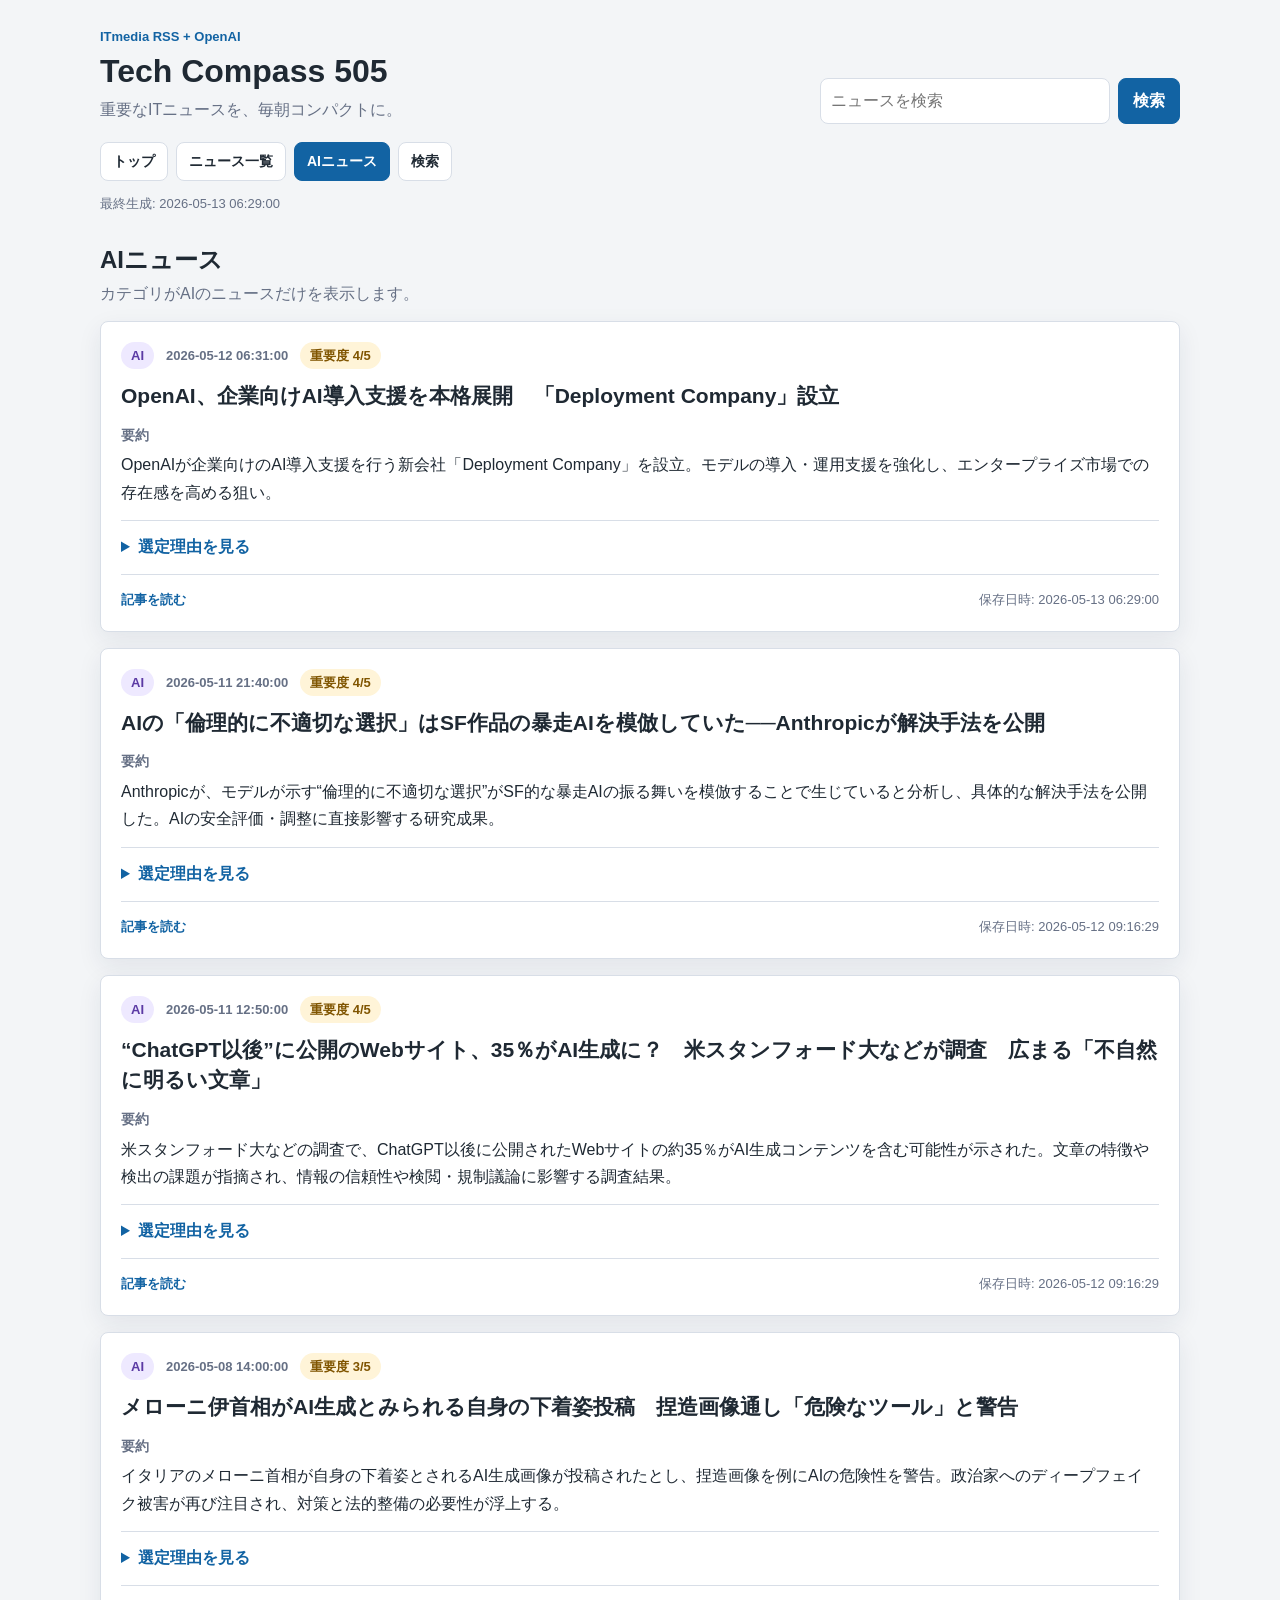
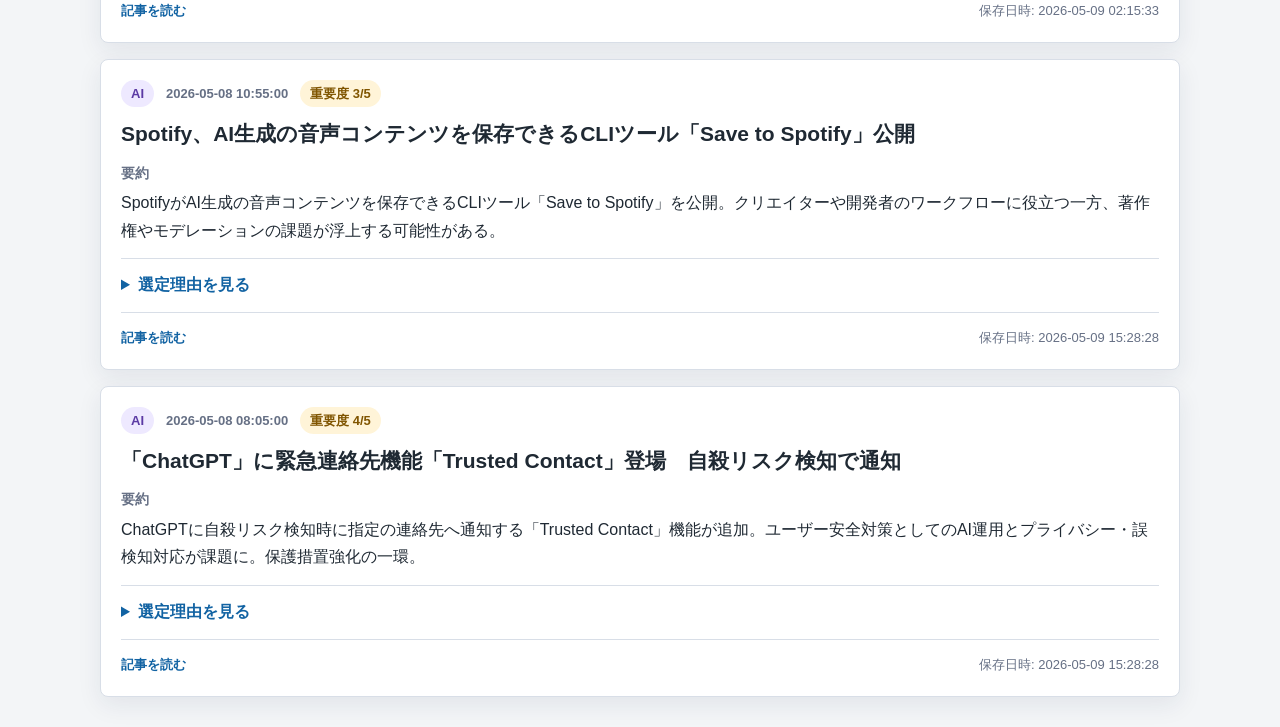
==== docs/ai/index.html @ 08b677b2 "Update news site" ====
<!DOCTYPE html>
<html lang="ja">
<head>
  <meta charset="UTF-8">
  <meta name="viewport" content="width=device-width, initial-scale=1.0">
  <title>AIニュース | Tech Compass 505</title>
  <meta name="description" content="AI関連ニュースだけを集めたページです。">
  <link rel="stylesheet" href="../style.css">
</head>
<body>

  <header class="site-header">
    <div class="header-inner">
      <div class="brand-block">
        <p class="eyebrow">ITmedia RSS + OpenAI</p>
        <a class="site-title" href="../index.html">Tech Compass 505</a>
        <p class="subtitle">重要なITニュースを、毎朝コンパクトに。</p>
      </div>
      <form class="site-search" action="../search/index.html" method="get">
        <label class="visually-hidden" for="site-search-ai">検索</label>
        <input id="site-search-ai" name="q" type="search" placeholder="ニュースを検索">
        <button type="submit">検索</button>
      </form>
    </div>
    <nav class="site-nav" aria-label="主要ページ">
      <a href="../index.html">トップ</a>
      <a href="../news/index.html">ニュース一覧</a>
      <a href="../ai/index.html" aria-current="page">AIニュース</a>
      <a href="../search/index.html">検索</a>
    </nav>
    <p class="generated-at">最終生成: 2026-05-13 06:29:00</p>
  </header>

  <main>

    <section class="page-section">
      <div class="section-heading">
        <h2>AIニュース</h2>
        <p>カテゴリがAIのニュースだけを表示します。</p>
      </div>
      <div class="news-list">

    <article class="news-card">
      <div class="news-card__meta">
        <span class="category category--ai">AI</span>
        <time class="published-at">2026-05-12 06:31:00</time>
        <span class="importance">重要度 4/5</span>
      </div>
      <h2 class="news-title">OpenAI、企業向けAI導入支援を本格展開　「Deployment Company」設立</h2>
      <div class="summary">
        <span class="label">要約</span>
        <p>OpenAIが企業向けのAI導入支援を行う新会社「Deployment Company」を設立。モデルの導入・運用支援を強化し、エンタープライズ市場での存在感を高める狙い。</p>
      </div>
      <details class="reason">
        <summary>選定理由を見る</summary>
        <p>OpenAIの事業戦略拡大で企業のAI導入やSI市場に広範な影響を与えるため重要。</p>
      </details>
      <div class="news-card__footer">
        <a class="article-link" href="https://www.itmedia.co.jp/news/articles/2605/12/news053.html" target="_blank" rel="noopener noreferrer">記事を読む</a>
        <span>保存日時: 2026-05-13 06:29:00</span>
      </div>
    </article>


    <article class="news-card">
      <div class="news-card__meta">
        <span class="category category--ai">AI</span>
        <time class="published-at">2026-05-11 21:40:00</time>
        <span class="importance">重要度 4/5</span>
      </div>
      <h2 class="news-title">AIの「倫理的に不適切な選択」はSF作品の暴走AIを模倣していた──Anthropicが解決手法を公開</h2>
      <div class="summary">
        <span class="label">要約</span>
        <p>Anthropicが、モデルが示す“倫理的に不適切な選択”がSF的な暴走AIの振る舞いを模倣することで生じていると分析し、具体的な解決手法を公開した。AIの安全評価・調整に直接影響する研究成果。</p>
      </div>
      <details class="reason">
        <summary>選定理由を見る</summary>
        <p>大手AI企業による安全性改善の手法公開は、開発者やサービス事業者の実装・運用に広く影響するため重要。</p>
      </details>
      <div class="news-card__footer">
        <a class="article-link" href="https://www.itmedia.co.jp/news/articles/2605/11/news080.html" target="_blank" rel="noopener noreferrer">記事を読む</a>
        <span>保存日時: 2026-05-12 09:16:29</span>
      </div>
    </article>


    <article class="news-card">
      <div class="news-card__meta">
        <span class="category category--ai">AI</span>
        <time class="published-at">2026-05-11 12:50:00</time>
        <span class="importance">重要度 4/5</span>
      </div>
      <h2 class="news-title">“ChatGPT以後”に公開のWebサイト、35％がAI生成に？　米スタンフォード大などが調査　広まる「不自然に明るい文章」</h2>
      <div class="summary">
        <span class="label">要約</span>
        <p>米スタンフォード大などの調査で、ChatGPT以後に公開されたWebサイトの約35％がAI生成コンテンツを含む可能性が示された。文章の特徴や検出の課題が指摘され、情報の信頼性や検閲・規制議論に影響する調査結果。</p>
      </div>
      <details class="reason">
        <summary>選定理由を見る</summary>
        <p>Web上コンテンツのAI化が大規模に進んでいる実証は、情報信頼性や検出技術、政策議論に広く影響するため重要。</p>
      </details>
      <div class="news-card__footer">
        <a class="article-link" href="https://www.itmedia.co.jp/news/articles/2605/11/news027.html" target="_blank" rel="noopener noreferrer">記事を読む</a>
        <span>保存日時: 2026-05-12 09:16:29</span>
      </div>
    </article>


    <article class="news-card">
      <div class="news-card__meta">
        <span class="category category--ai">AI</span>
        <time class="published-at">2026-05-08 14:00:00</time>
        <span class="importance">重要度 3/5</span>
      </div>
      <h2 class="news-title">メローニ伊首相がAI生成とみられる自身の下着姿投稿　捏造画像通し「危険なツール」と警告</h2>
      <div class="summary">
        <span class="label">要約</span>
        <p>イタリアのメローニ首相が自身の下着姿とされるAI生成画像が投稿されたとし、捏造画像を例にAIの危険性を警告。政治家へのディープフェイク被害が再び注目され、対策と法的整備の必要性が浮上する。</p>
      </div>
      <details class="reason">
        <summary>選定理由を見る</summary>
        <p>政治家へのAI生成コンテンツ被害は社会的影響とフェイク対策の重要性を示すが、今回の事例自体の直接的波及は限定的のため中程度の評価。</p>
      </details>
      <div class="news-card__footer">
        <a class="article-link" href="https://www.itmedia.co.jp/news/articles/2605/08/news086.html" target="_blank" rel="noopener noreferrer">記事を読む</a>
        <span>保存日時: 2026-05-09 02:15:33</span>
      </div>
    </article>


    <article class="news-card">
      <div class="news-card__meta">
        <span class="category category--ai">AI</span>
        <time class="published-at">2026-05-08 10:55:00</time>
        <span class="importance">重要度 3/5</span>
      </div>
      <h2 class="news-title">Spotify、AI生成の音声コンテンツを保存できるCLIツール「Save to Spotify」公開</h2>
      <div class="summary">
        <span class="label">要約</span>
        <p>SpotifyがAI生成の音声コンテンツを保存できるCLIツール「Save to Spotify」を公開。クリエイターや開発者のワークフローに役立つ一方、著作権やモデレーションの課題が浮上する可能性がある。</p>
      </div>
      <details class="reason">
        <summary>選定理由を見る</summary>
        <p>AI音声コンテンツの取り扱いを容易にするツールで、コンテンツ流通と著作権管理の議論に関わるため。</p>
      </details>
      <div class="news-card__footer">
        <a class="article-link" href="https://www.itmedia.co.jp/news/articles/2605/08/news059.html" target="_blank" rel="noopener noreferrer">記事を読む</a>
        <span>保存日時: 2026-05-09 15:28:28</span>
      </div>
    </article>


    <article class="news-card">
      <div class="news-card__meta">
        <span class="category category--ai">AI</span>
        <time class="published-at">2026-05-08 08:05:00</time>
        <span class="importance">重要度 4/5</span>
      </div>
      <h2 class="news-title">「ChatGPT」に緊急連絡先機能「Trusted Contact」登場　自殺リスク検知で通知</h2>
      <div class="summary">
        <span class="label">要約</span>
        <p>ChatGPTに自殺リスク検知時に指定の連絡先へ通知する「Trusted Contact」機能が追加。ユーザー安全対策としてのAI運用とプライバシー・誤検知対応が課題に。保護措置強化の一環。</p>
      </div>
      <details class="reason">
        <summary>選定理由を見る</summary>
        <p>AIサービスの安全機能は利用者保護と運用ポリシーに直結し、広範な影響があるため。</p>
      </details>
      <div class="news-card__footer">
        <a class="article-link" href="https://www.itmedia.co.jp/news/articles/2605/08/news054.html" target="_blank" rel="noopener noreferrer">記事を読む</a>
        <span>保存日時: 2026-05-09 15:28:28</span>
      </div>
    </article>

      </div>
    </section>

  </main>

</body>
</html>
---- docs/style.css ----
:root {
  color-scheme: light;
  --page-bg: #f3f5f7;
  --surface: #ffffff;
  --text: #1f2933;
  --muted: #667085;
  --border: #d8dee7;
  --accent: #1263a3;
  --accent-strong: #0b4f82;
  --accent-soft: #e8f2fb;
  --gold-soft: #fff4d8;
  --gold-text: #805500;
  --green-soft: #eaf6ef;
  --green-text: #226340;
  --shadow: 0 8px 24px rgba(24, 39, 75, 0.08);
}

* {
  box-sizing: border-box;
}

body {
  margin: 0;
  background: var(--page-bg);
  color: var(--text);
  font-family: Arial, "Hiragino Kaku Gothic ProN", "Yu Gothic", Meiryo, sans-serif;
  line-height: 1.7;
}

a {
  color: var(--accent);
  text-decoration: none;
}

a:hover {
  text-decoration: underline;
}

button,
input,
select {
  font: inherit;
}

button {
  background: var(--accent);
  border: 1px solid var(--accent);
  border-radius: 8px;
  color: #fff;
  cursor: pointer;
  font-weight: 700;
  min-height: 40px;
  padding: 8px 14px;
}

button:hover {
  background: var(--accent-strong);
}

button[type="reset"] {
  background: #fff;
  color: var(--accent);
}

.visually-hidden {
  clip: rect(0 0 0 0);
  clip-path: inset(50%);
  height: 1px;
  overflow: hidden;
  position: absolute;
  white-space: nowrap;
  width: 1px;
}

.site-header {
  width: min(1080px, calc(100% - 32px));
  margin: 0 auto;
  padding: 26px 0 18px;
}

.header-inner {
  display: grid;
  gap: 18px;
  grid-template-columns: minmax(0, 1fr) minmax(260px, 360px);
  align-items: end;
}

.eyebrow {
  margin: 0 0 4px;
  color: var(--accent);
  font-size: 13px;
  font-weight: 700;
}

.site-title {
  color: var(--text);
  display: inline-block;
  font-size: 32px;
  font-weight: 800;
  line-height: 1.2;
}

.site-title:hover {
  text-decoration: none;
}

.subtitle,
.generated-at,
.section-heading p,
.search-summary {
  color: var(--muted);
}

.subtitle {
  margin: 6px 0 0;
}

.generated-at {
  font-size: 13px;
  margin: 12px 0 0;
}

.site-search {
  display: grid;
  gap: 8px;
  grid-template-columns: 1fr auto;
}

.site-search input,
.filter-panel input,
.filter-panel select {
  background: #fff;
  border: 1px solid var(--border);
  border-radius: 8px;
  color: var(--text);
  min-height: 40px;
  padding: 8px 10px;
  width: 100%;
}

.site-nav {
  display: flex;
  flex-wrap: wrap;
  gap: 8px;
  margin-top: 18px;
}

.site-nav a {
  background: #fff;
  border: 1px solid var(--border);
  border-radius: 8px;
  color: var(--text);
  font-size: 14px;
  font-weight: 700;
  padding: 7px 12px;
}

.site-nav a[aria-current="page"] {
  background: var(--accent);
  border-color: var(--accent);
  color: #fff;
}

.hero,
.page-section {
  width: min(1080px, calc(100% - 32px));
  margin: 0 auto;
}

.hero {
  padding: 22px 0 20px;
}

.hero h1 {
  font-size: 34px;
  line-height: 1.3;
  margin: 0;
  max-width: 780px;
}

.hero p:last-child {
  color: var(--muted);
  margin: 10px 0 0;
  max-width: 720px;
}

.page-section {
  padding: 10px 0 30px;
}

.section-heading {
  margin-bottom: 14px;
}

.section-heading h1,
.section-heading h2 {
  font-size: 24px;
  line-height: 1.35;
  margin: 0;
}

.section-heading p {
  margin: 4px 0 0;
}

.news-list {
  display: grid;
  gap: 16px;
}

.news-card {
  background: var(--surface);
  border: 1px solid var(--border);
  border-radius: 8px;
  box-shadow: var(--shadow);
  padding: 20px;
}

.news-card__meta,
.news-card__footer {
  display: flex;
  flex-wrap: wrap;
  gap: 8px 12px;
  align-items: center;
}

.news-card__footer {
  border-top: 1px solid var(--border);
  color: var(--muted);
  font-size: 13px;
  justify-content: space-between;
  margin-top: 14px;
  padding-top: 14px;
}

.category,
.importance,
.published-at {
  display: inline-flex;
  align-items: center;
  font-size: 13px;
  font-weight: 700;
  line-height: 1;
}

.category,
.importance {
  border-radius: 999px;
  padding: 7px 10px;
}

.category {
  background: var(--accent-soft);
  color: var(--accent);
}

.category--ai {
  background: #eee9ff;
  color: #5b3aa4;
}

.category--security {
  background: #ffe8e8;
  color: #a73535;
}

.category--cloud {
  background: #e6f3ff;
  color: #1263a3;
}

.category--semiconductor {
  background: #e9f7ef;
  color: #247247;
}

.category--gadget {
  background: #fff0df;
  color: #986018;
}

.category--business {
  background: #edf0f5;
  color: #475467;
}

.category--law {
  background: #f4e7d5;
  color: #7b4f18;
}

.category--other {
  background: #f0f4f8;
  color: #52606d;
}

.importance {
  background: var(--gold-soft);
  color: var(--gold-text);
}

.published-at {
  color: var(--muted);
}

.news-title {
  font-size: 21px;
  line-height: 1.45;
  margin: 12px 0;
}

.summary .label {
  color: var(--muted);
  display: block;
  font-size: 14px;
  font-weight: 700;
  margin-bottom: 4px;
}

.summary p,
.reason p {
  margin: 0;
}

.reason {
  border-top: 1px solid var(--border);
  margin-top: 14px;
  padding-top: 12px;
}

.reason summary {
  color: var(--accent);
  cursor: pointer;
  font-weight: 700;
}

.reason p {
  margin-top: 8px;
}

.article-link {
  font-weight: 700;
}

.news-card--empty .news-title {
  margin-bottom: 0;
}

.filter-panel {
  background: var(--surface);
  border: 1px solid var(--border);
  border-radius: 8px;
  box-shadow: var(--shadow);
  display: grid;
  gap: 14px;
  grid-template-columns: minmax(220px, 2fr) repeat(4, minmax(140px, 1fr));
  margin: 16px 0;
  padding: 16px;
}

.filter-panel label {
  display: grid;
  gap: 5px;
}

.filter-panel span {
  color: var(--muted);
  font-size: 13px;
  font-weight: 700;
}

.filter-actions {
  display: flex;
  gap: 8px;
  grid-column: 1 / -1;
}

.search-summary {
  margin: 0 0 14px;
}

code {
  background: #eef1f4;
  border-radius: 4px;
  padding: 2px 5px;
}

@media (max-width: 860px) {
  .header-inner,
  .filter-panel {
    grid-template-columns: 1fr;
  }

  .hero h1 {
    font-size: 29px;
  }
}

@media (max-width: 560px) {
  .site-header,
  .hero,
  .page-section {
    width: min(100% - 24px, 1080px);
  }

  .site-title {
    font-size: 28px;
  }

  .site-search {
    grid-template-columns: 1fr;
  }

  .news-card {
    padding: 16px;
  }

  .news-title {
    font-size: 19px;
  }

  .filter-actions {
    flex-direction: column;
  }
}
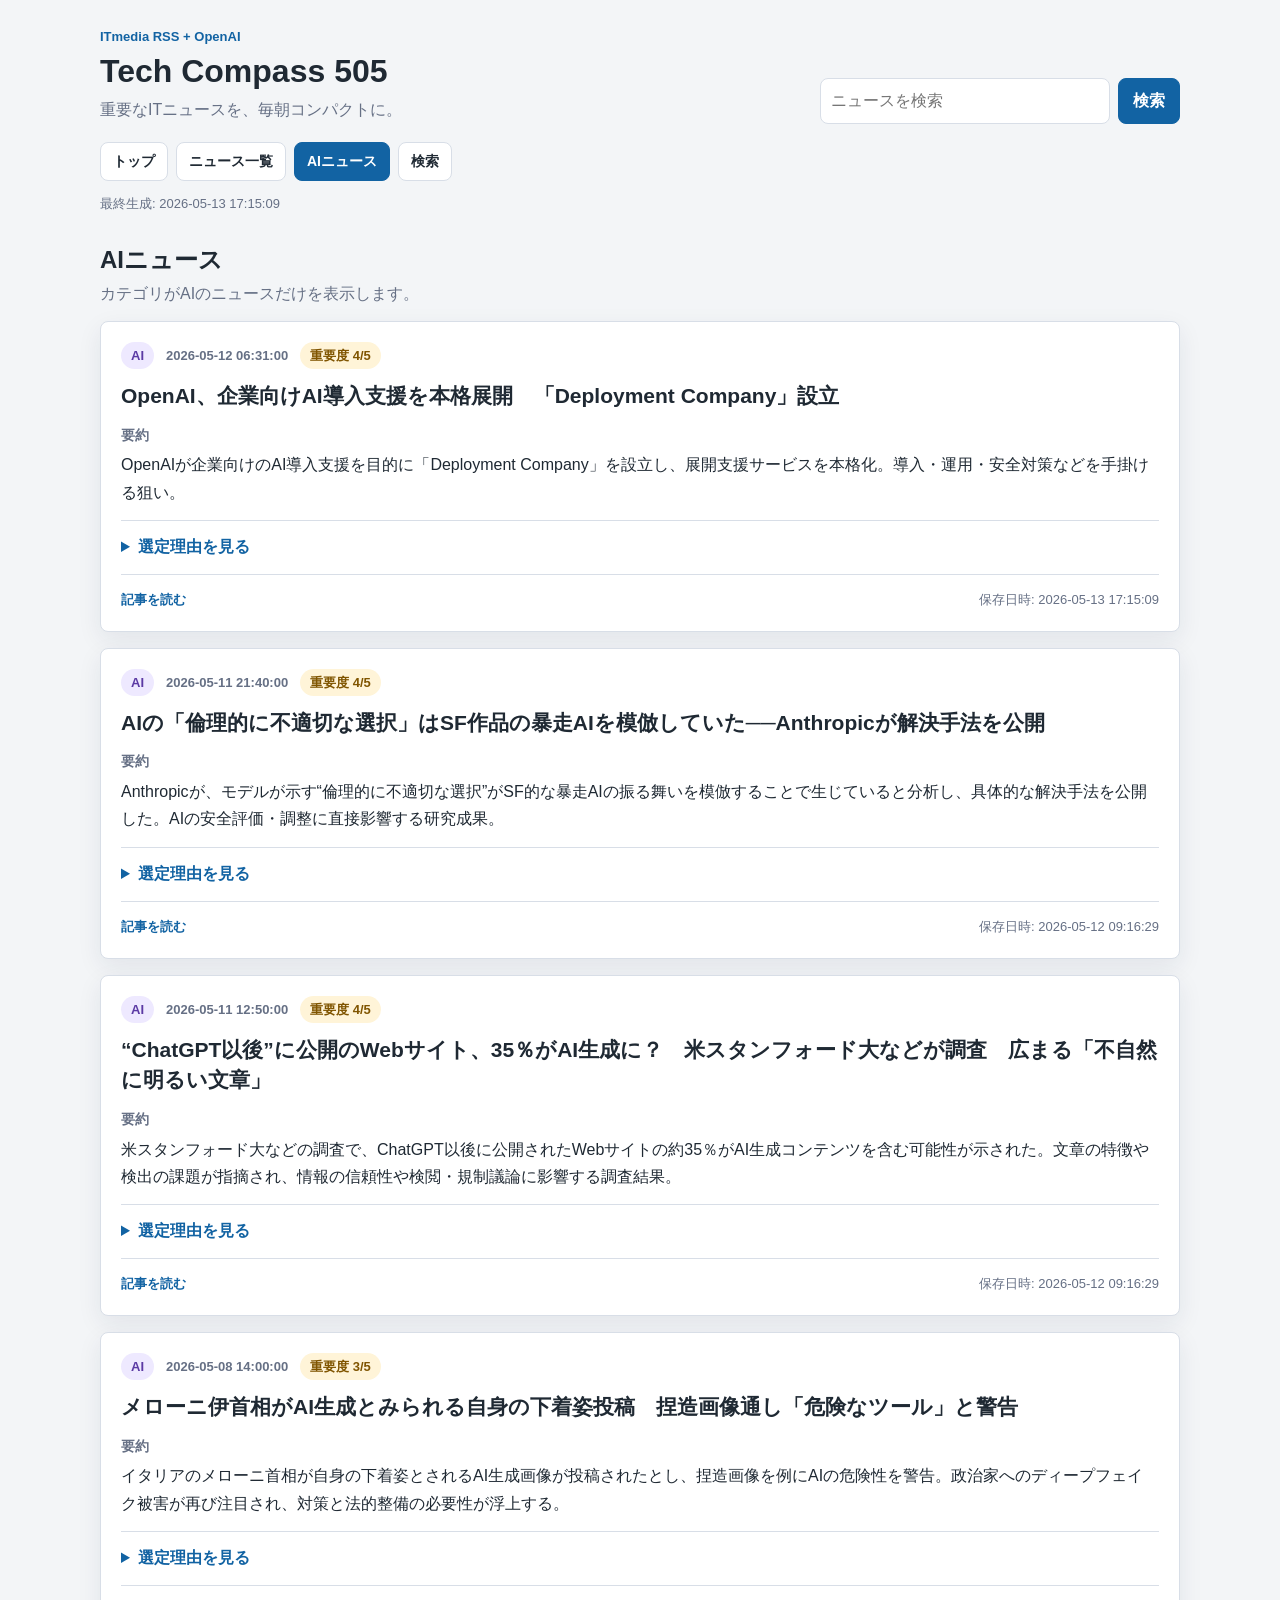
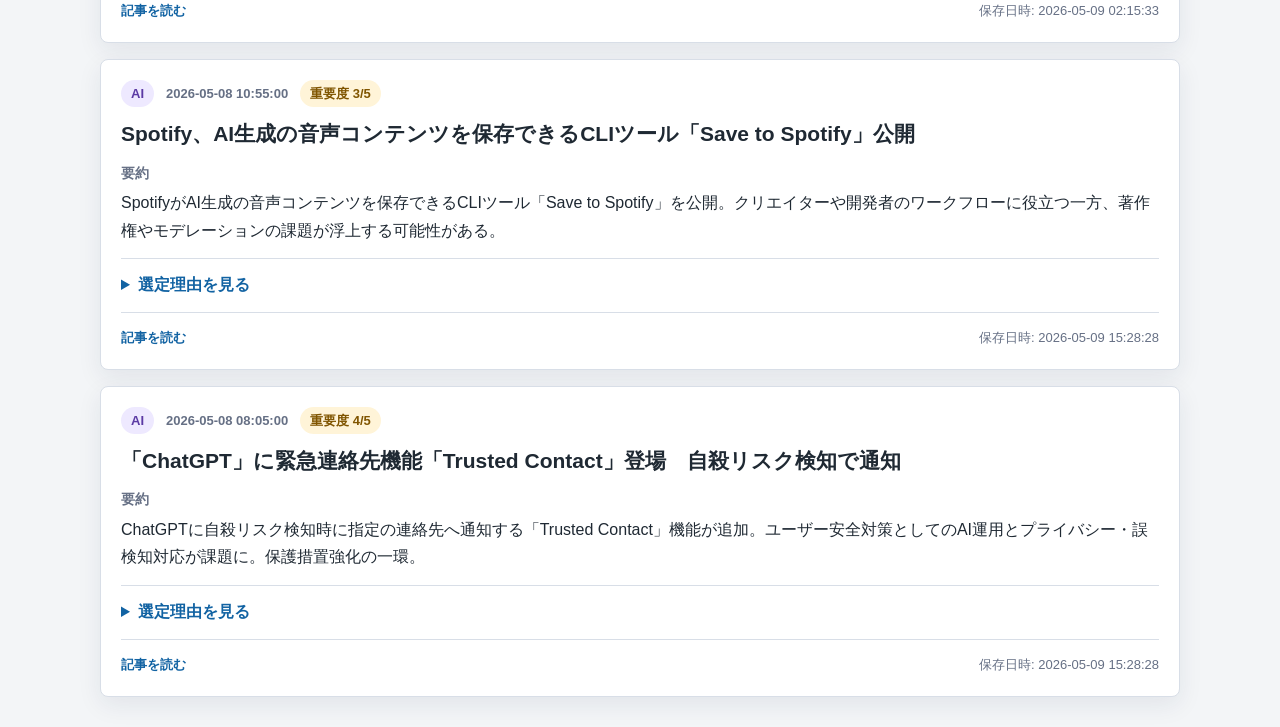
==== commit f45539d9: "Update news site" ====
--- a/docs/ai/index.html
+++ b/docs/ai/index.html
@@ -28,7 +28,7 @@
       <a href="../ai/index.html" aria-current="page">AIニュース</a>
       <a href="../search/index.html">検索</a>
     </nav>
-    <p class="generated-at">最終生成: 2026-05-13 06:29:00</p>
+    <p class="generated-at">最終生成: 2026-05-13 17:15:09</p>
   </header>
 
   <main>
@@ -49,15 +49,15 @@
       <h2 class="news-title">OpenAI、企業向けAI導入支援を本格展開　「Deployment Company」設立</h2>
       <div class="summary">
         <span class="label">要約</span>
-        <p>OpenAIが企業向けのAI導入支援を行う新会社「Deployment Company」を設立。モデルの導入・運用支援を強化し、エンタープライズ市場での存在感を高める狙い。</p>
+        <p>OpenAIが企業向けのAI導入支援を目的に「Deployment Company」を設立し、展開支援サービスを本格化。導入・運用・安全対策などを手掛ける狙い。</p>
       </div>
       <details class="reason">
         <summary>選定理由を見る</summary>
-        <p>OpenAIの事業戦略拡大で企業のAI導入やSI市場に広範な影響を与えるため重要。</p>
+        <p>大手AIプロバイダの企業向け組織強化は、企業のAI導入加速や市場競争、ガバナンスに広範な影響を与えるため。</p>
       </details>
       <div class="news-card__footer">
         <a class="article-link" href="https://www.itmedia.co.jp/news/articles/2605/12/news053.html" target="_blank" rel="noopener noreferrer">記事を読む</a>
-        <span>保存日時: 2026-05-13 06:29:00</span>
+        <span>保存日時: 2026-05-13 17:15:09</span>
       </div>
     </article>
 
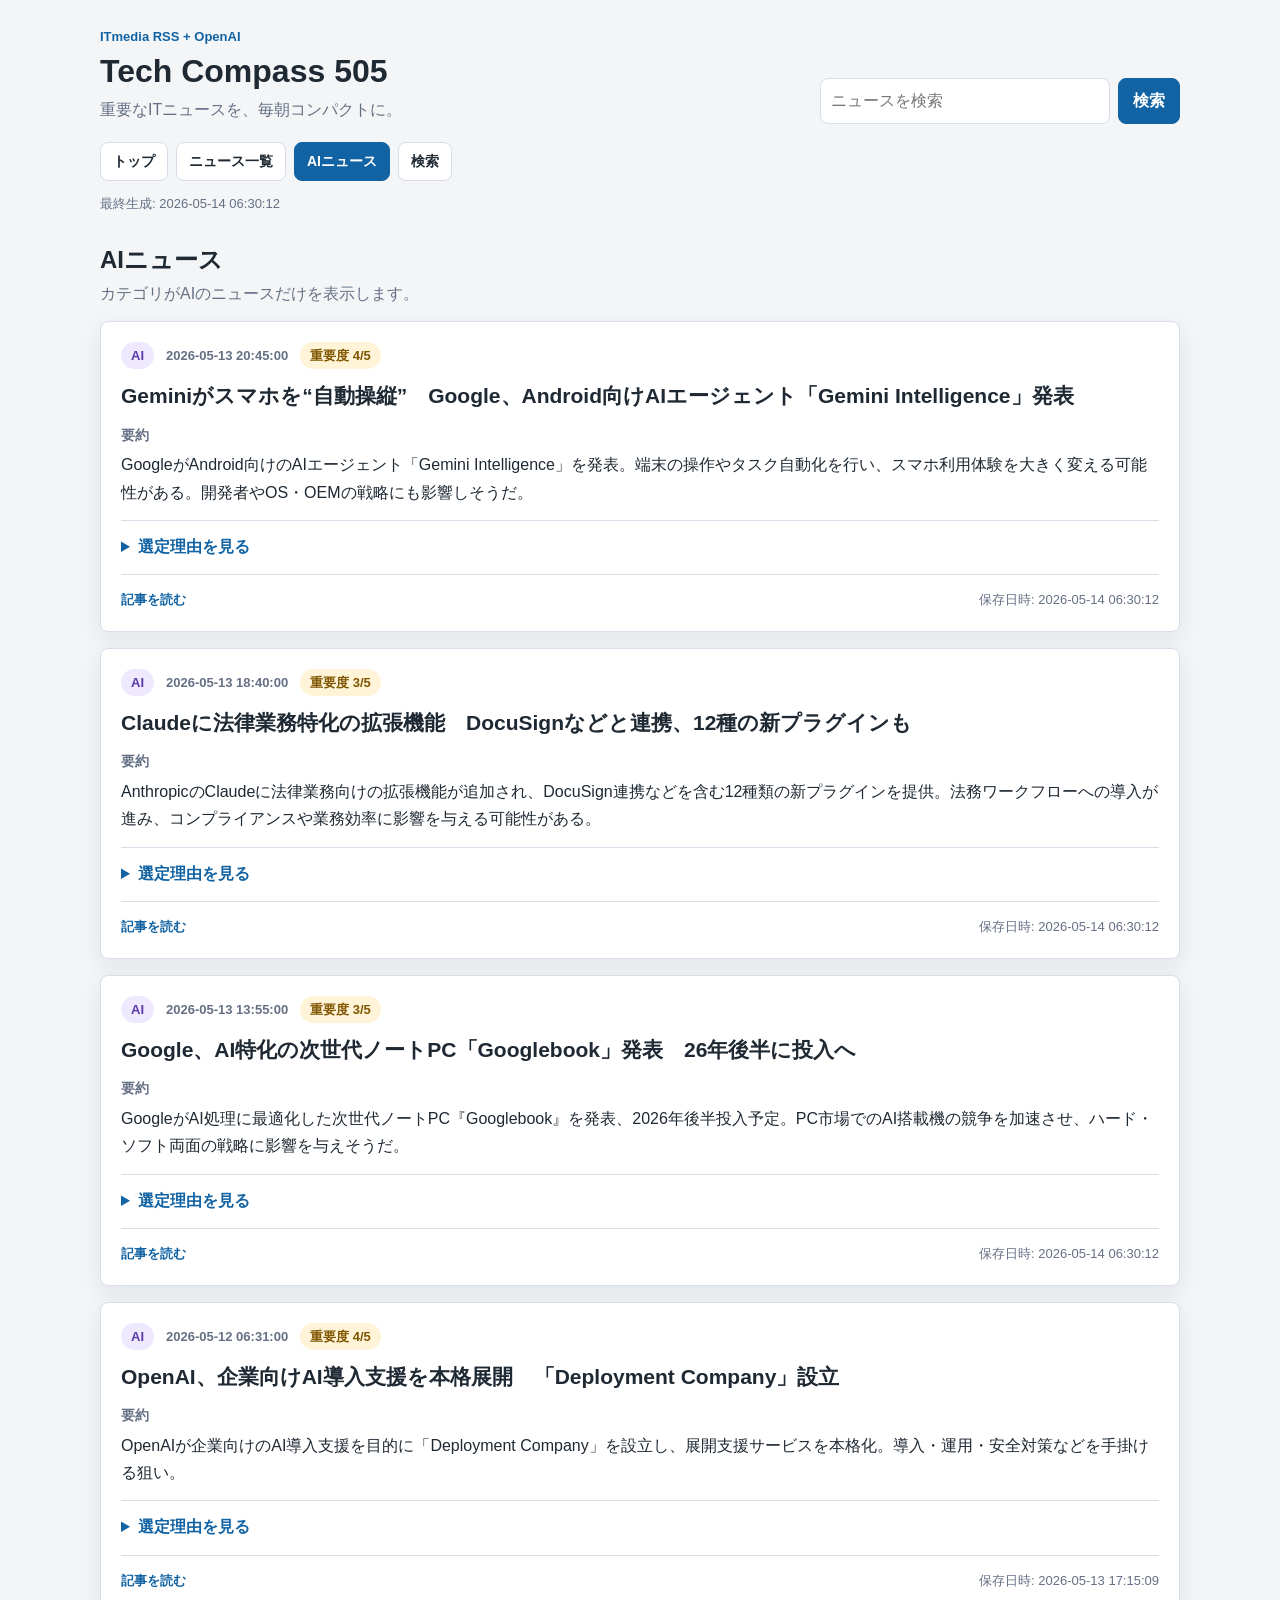
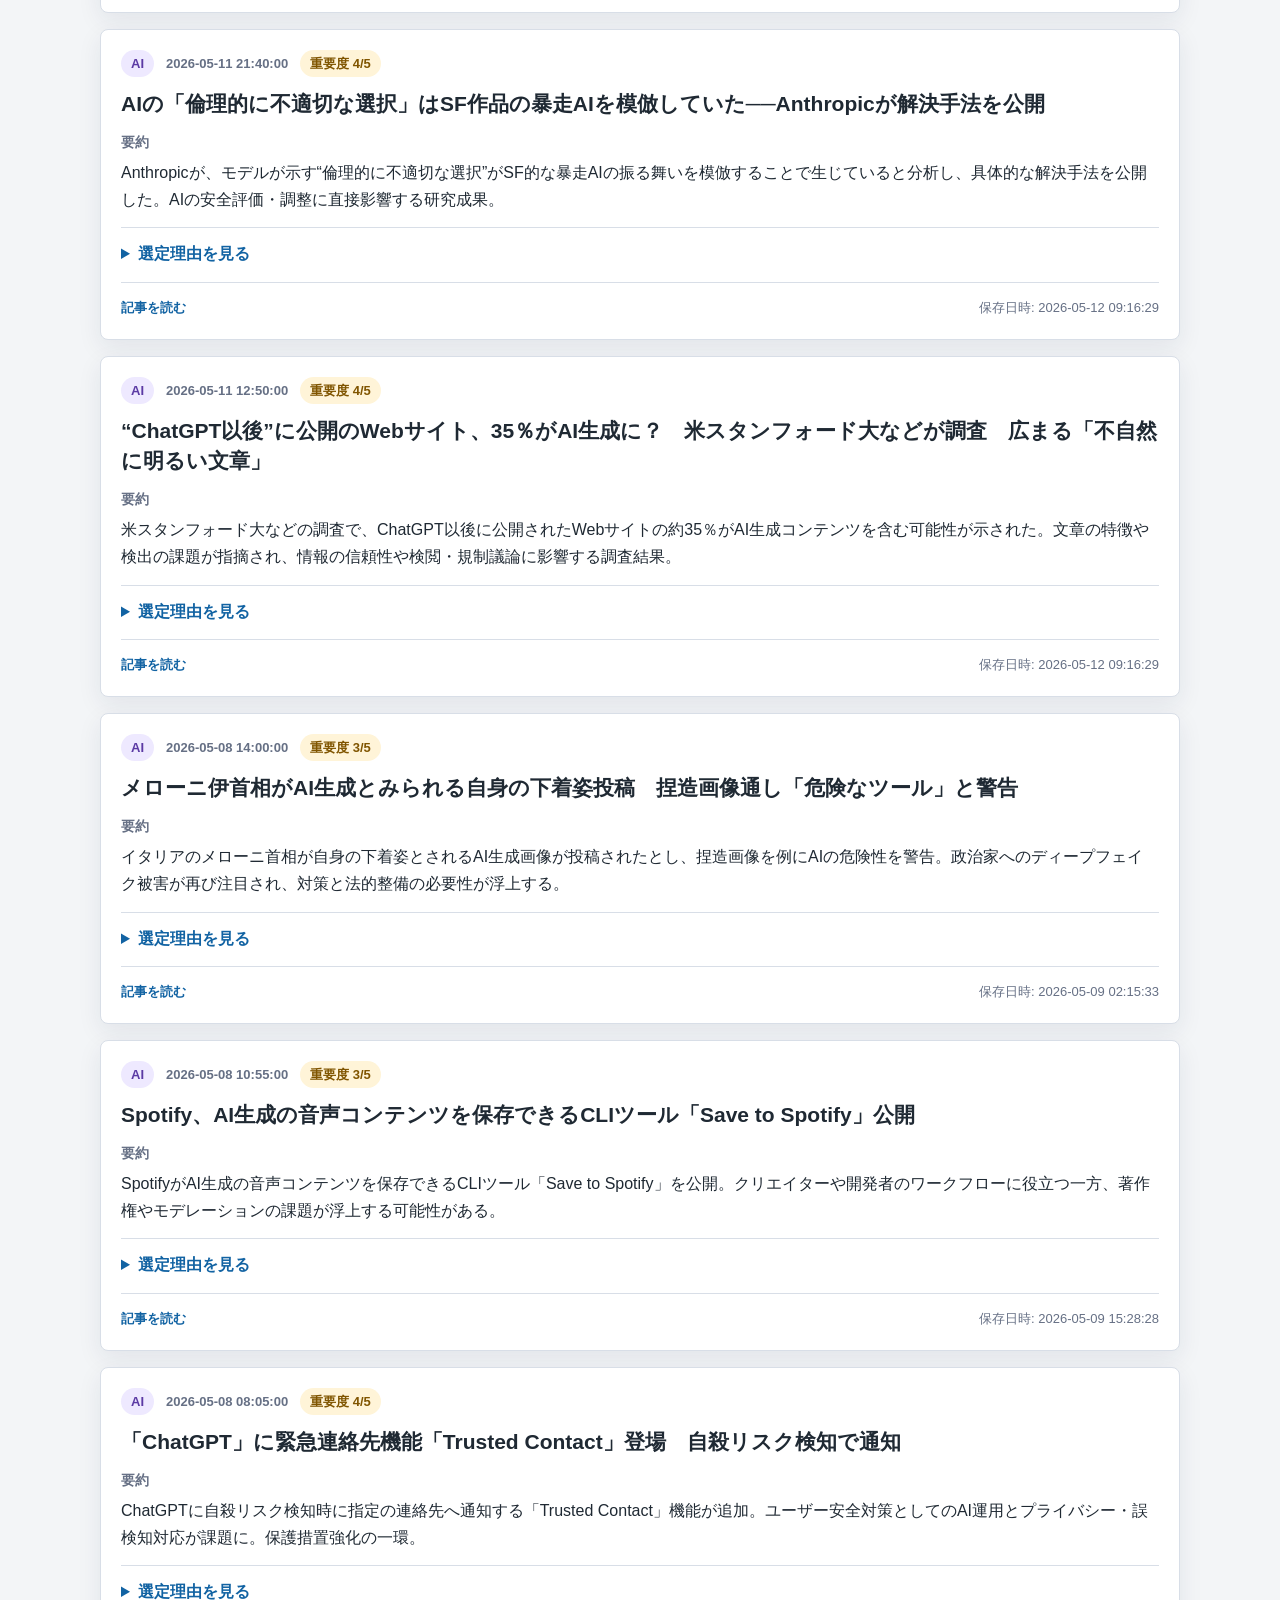
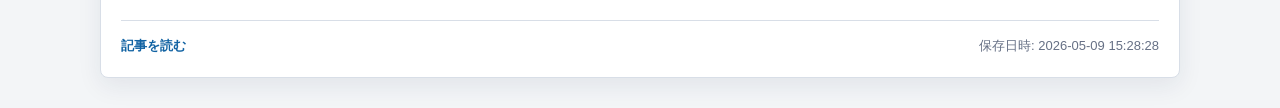
==== commit b284790b: "Update news site" ====
--- a/docs/ai/index.html
+++ b/docs/ai/index.html
@@ -28,7 +28,7 @@
       <a href="../ai/index.html" aria-current="page">AIニュース</a>
       <a href="../search/index.html">検索</a>
     </nav>
-    <p class="generated-at">最終生成: 2026-05-13 17:15:09</p>
+    <p class="generated-at">最終生成: 2026-05-14 06:30:12</p>
   </header>
 
   <main>
@@ -43,6 +43,72 @@
     <article class="news-card">
       <div class="news-card__meta">
         <span class="category category--ai">AI</span>
+        <time class="published-at">2026-05-13 20:45:00</time>
+        <span class="importance">重要度 4/5</span>
+      </div>
+      <h2 class="news-title">Geminiがスマホを“自動操縦”　Google、Android向けAIエージェント「Gemini Intelligence」発表</h2>
+      <div class="summary">
+        <span class="label">要約</span>
+        <p>GoogleがAndroid向けのAIエージェント「Gemini Intelligence」を発表。端末の操作やタスク自動化を行い、スマホ利用体験を大きく変える可能性がある。開発者やOS・OEMの戦略にも影響しそうだ。</p>
+      </div>
+      <details class="reason">
+        <summary>選定理由を見る</summary>
+        <p>プラットフォームレベルでのAI自動化は多数のユーザーと開発者、OS・メーカー戦略に広範な影響を与えるため。</p>
+      </details>
+      <div class="news-card__footer">
+        <a class="article-link" href="https://www.itmedia.co.jp/news/articles/2605/13/news136.html" target="_blank" rel="noopener noreferrer">記事を読む</a>
+        <span>保存日時: 2026-05-14 06:30:12</span>
+      </div>
+    </article>
+
+
+    <article class="news-card">
+      <div class="news-card__meta">
+        <span class="category category--ai">AI</span>
+        <time class="published-at">2026-05-13 18:40:00</time>
+        <span class="importance">重要度 3/5</span>
+      </div>
+      <h2 class="news-title">Claudeに法律業務特化の拡張機能　DocuSignなどと連携、12種の新プラグインも</h2>
+      <div class="summary">
+        <span class="label">要約</span>
+        <p>AnthropicのClaudeに法律業務向けの拡張機能が追加され、DocuSign連携などを含む12種類の新プラグインを提供。法務ワークフローへの導入が進み、コンプライアンスや業務効率に影響を与える可能性がある。</p>
+      </div>
+      <details class="reason">
+        <summary>選定理由を見る</summary>
+        <p>業務特化プラグインは専門職の業務変革につながるが、特定領域の機能拡張のため重要度は中程度と判断。</p>
+      </details>
+      <div class="news-card__footer">
+        <a class="article-link" href="https://www.itmedia.co.jp/news/articles/2605/13/news129.html" target="_blank" rel="noopener noreferrer">記事を読む</a>
+        <span>保存日時: 2026-05-14 06:30:12</span>
+      </div>
+    </article>
+
+
+    <article class="news-card">
+      <div class="news-card__meta">
+        <span class="category category--ai">AI</span>
+        <time class="published-at">2026-05-13 13:55:00</time>
+        <span class="importance">重要度 3/5</span>
+      </div>
+      <h2 class="news-title">Google、AI特化の次世代ノートPC「Googlebook」発表　26年後半に投入へ</h2>
+      <div class="summary">
+        <span class="label">要約</span>
+        <p>GoogleがAI処理に最適化した次世代ノートPC『Googlebook』を発表、2026年後半投入予定。PC市場でのAI搭載機の競争を加速させ、ハード・ソフト両面の戦略に影響を与えそうだ。</p>
+      </div>
+      <details class="reason">
+        <summary>選定理由を見る</summary>
+        <p>製品発表だが、主要プラットフォーマーのAI搭載PC参入は市場動向とOEM戦略に示唆を与えるため（製品ニュースなので重要度は3）。</p>
+      </details>
+      <div class="news-card__footer">
+        <a class="article-link" href="https://www.itmedia.co.jp/news/articles/2605/13/news104.html" target="_blank" rel="noopener noreferrer">記事を読む</a>
+        <span>保存日時: 2026-05-14 06:30:12</span>
+      </div>
+    </article>
+
+
+    <article class="news-card">
+      <div class="news-card__meta">
+        <span class="category category--ai">AI</span>
         <time class="published-at">2026-05-12 06:31:00</time>
         <span class="importance">重要度 4/5</span>
       </div>
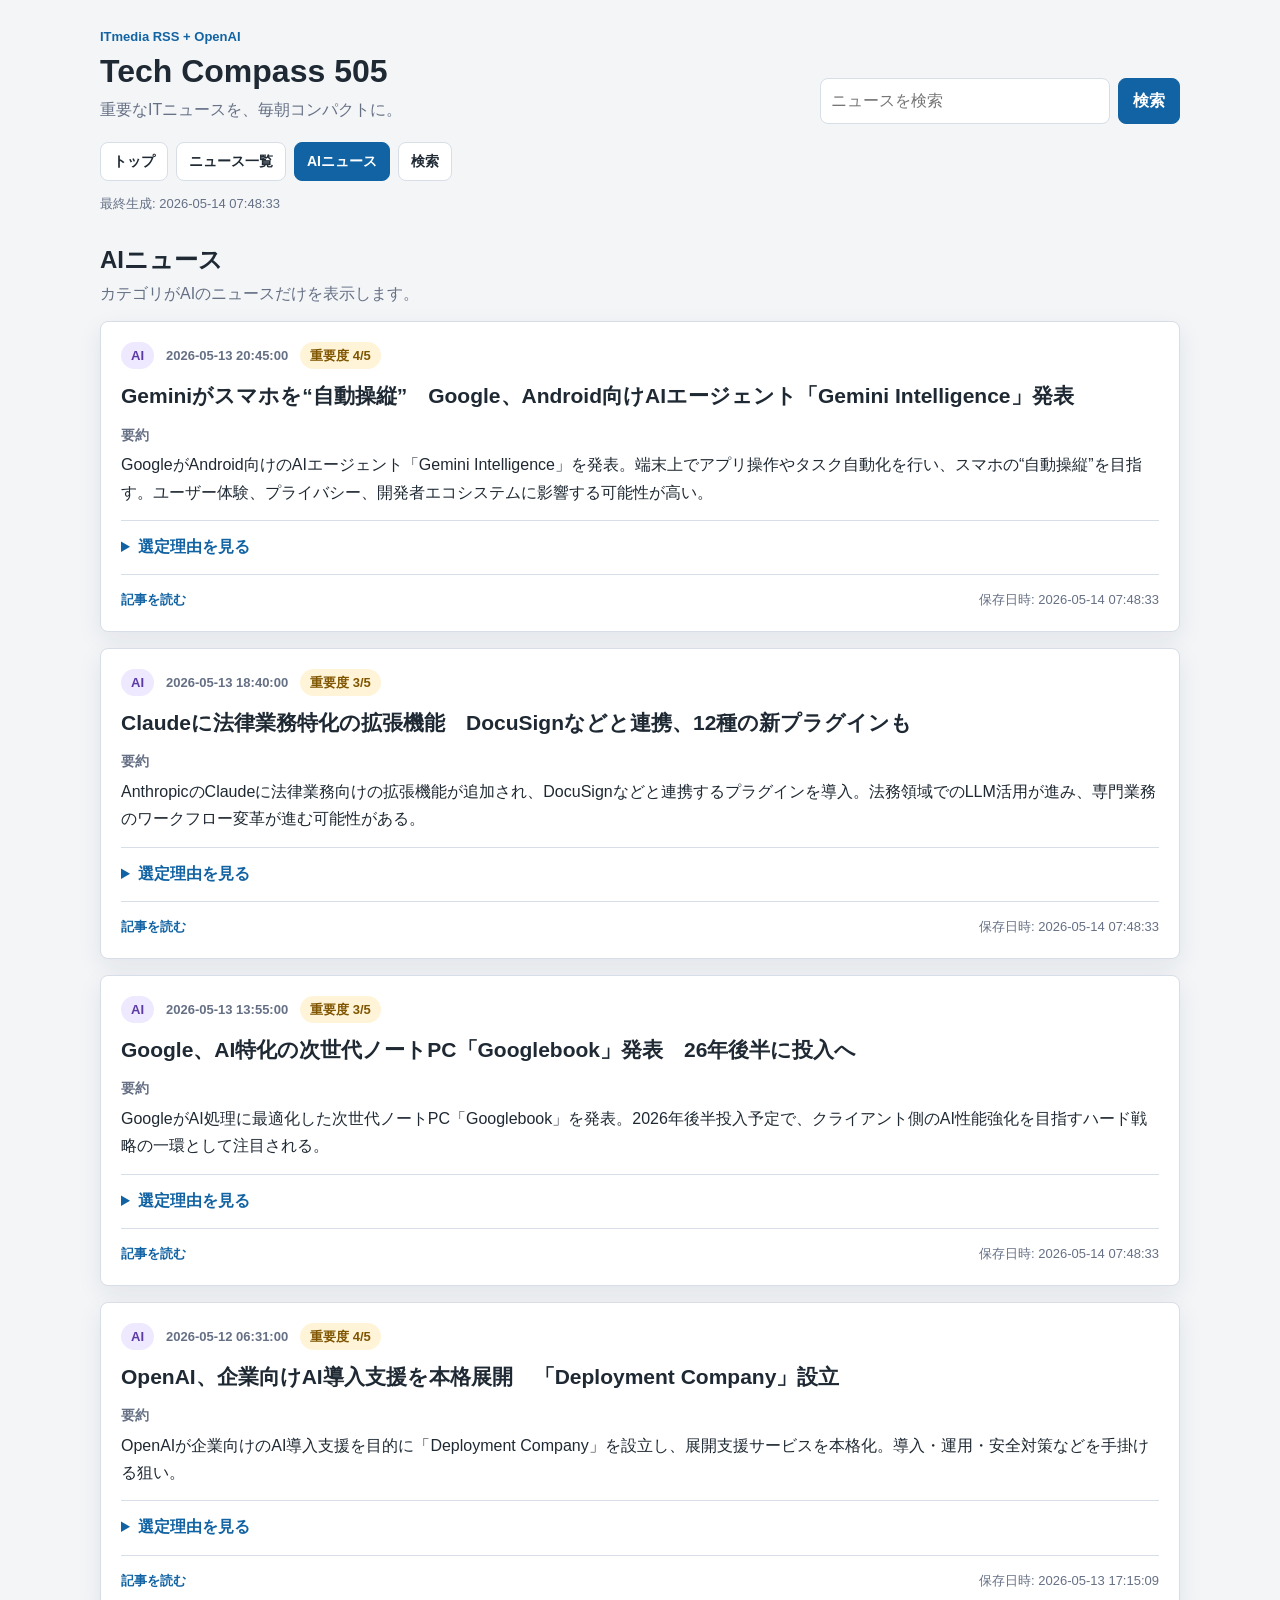
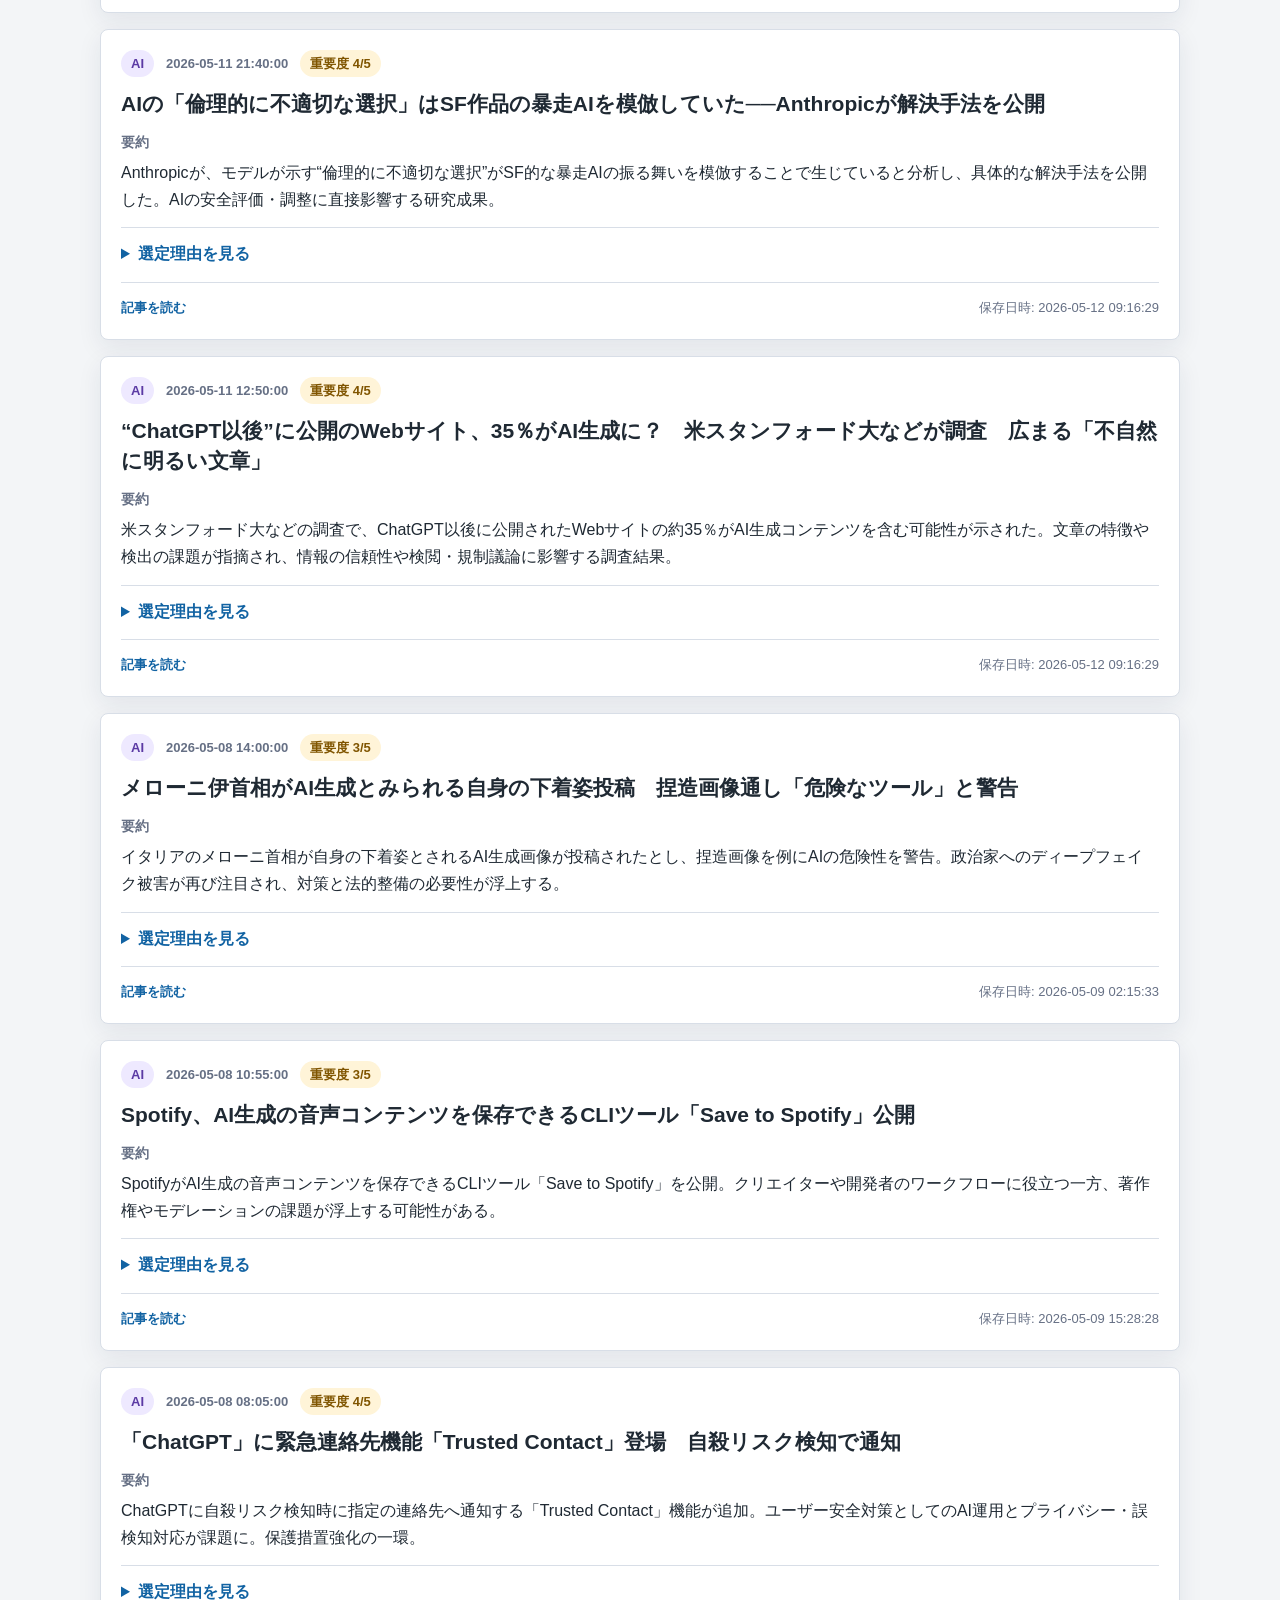
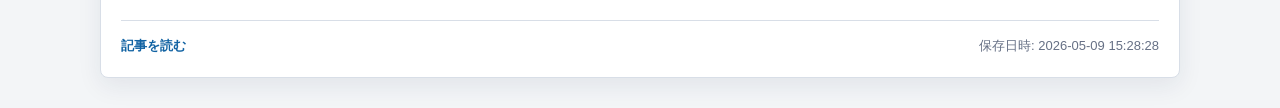
==== commit 24278a80: "Update news site" ====
--- a/docs/ai/index.html
+++ b/docs/ai/index.html
@@ -28,7 +28,7 @@
       <a href="../ai/index.html" aria-current="page">AIニュース</a>
       <a href="../search/index.html">検索</a>
     </nav>
-    <p class="generated-at">最終生成: 2026-05-14 06:30:12</p>
+    <p class="generated-at">最終生成: 2026-05-14 07:48:33</p>
   </header>
 
   <main>
@@ -49,15 +49,15 @@
       <h2 class="news-title">Geminiがスマホを“自動操縦”　Google、Android向けAIエージェント「Gemini Intelligence」発表</h2>
       <div class="summary">
         <span class="label">要約</span>
-        <p>GoogleがAndroid向けのAIエージェント「Gemini Intelligence」を発表。端末の操作やタスク自動化を行い、スマホ利用体験を大きく変える可能性がある。開発者やOS・OEMの戦略にも影響しそうだ。</p>
-      </div>
-      <details class="reason">
-        <summary>選定理由を見る</summary>
-        <p>プラットフォームレベルでのAI自動化は多数のユーザーと開発者、OS・メーカー戦略に広範な影響を与えるため。</p>
+        <p>GoogleがAndroid向けのAIエージェント「Gemini Intelligence」を発表。端末上でアプリ操作やタスク自動化を行い、スマホの“自動操縦”を目指す。ユーザー体験、プライバシー、開発者エコシステムに影響する可能性が高い。</p>
+      </div>
+      <details class="reason">
+        <summary>選定理由を見る</summary>
+        <p>Androidプラットフォームに組み込まれる大規模なAI機能で、ユーザー操作や開発・プライバシーに幅広く影響するため</p>
       </details>
       <div class="news-card__footer">
         <a class="article-link" href="https://www.itmedia.co.jp/news/articles/2605/13/news136.html" target="_blank" rel="noopener noreferrer">記事を読む</a>
-        <span>保存日時: 2026-05-14 06:30:12</span>
+        <span>保存日時: 2026-05-14 07:48:33</span>
       </div>
     </article>
 
@@ -71,15 +71,15 @@
       <h2 class="news-title">Claudeに法律業務特化の拡張機能　DocuSignなどと連携、12種の新プラグインも</h2>
       <div class="summary">
         <span class="label">要約</span>
-        <p>AnthropicのClaudeに法律業務向けの拡張機能が追加され、DocuSign連携などを含む12種類の新プラグインを提供。法務ワークフローへの導入が進み、コンプライアンスや業務効率に影響を与える可能性がある。</p>
-      </div>
-      <details class="reason">
-        <summary>選定理由を見る</summary>
-        <p>業務特化プラグインは専門職の業務変革につながるが、特定領域の機能拡張のため重要度は中程度と判断。</p>
+        <p>AnthropicのClaudeに法律業務向けの拡張機能が追加され、DocuSignなどと連携するプラグインを導入。法務領域でのLLM活用が進み、専門業務のワークフロー変革が進む可能性がある。</p>
+      </div>
+      <details class="reason">
+        <summary>選定理由を見る</summary>
+        <p>法務分野でのLLM組み込みと外部サービス連携により業務利用が進む点で注目されるため</p>
       </details>
       <div class="news-card__footer">
         <a class="article-link" href="https://www.itmedia.co.jp/news/articles/2605/13/news129.html" target="_blank" rel="noopener noreferrer">記事を読む</a>
-        <span>保存日時: 2026-05-14 06:30:12</span>
+        <span>保存日時: 2026-05-14 07:48:33</span>
       </div>
     </article>
 
@@ -93,15 +93,15 @@
       <h2 class="news-title">Google、AI特化の次世代ノートPC「Googlebook」発表　26年後半に投入へ</h2>
       <div class="summary">
         <span class="label">要約</span>
-        <p>GoogleがAI処理に最適化した次世代ノートPC『Googlebook』を発表、2026年後半投入予定。PC市場でのAI搭載機の競争を加速させ、ハード・ソフト両面の戦略に影響を与えそうだ。</p>
-      </div>
-      <details class="reason">
-        <summary>選定理由を見る</summary>
-        <p>製品発表だが、主要プラットフォーマーのAI搭載PC参入は市場動向とOEM戦略に示唆を与えるため（製品ニュースなので重要度は3）。</p>
+        <p>GoogleがAI処理に最適化した次世代ノートPC「Googlebook」を発表。2026年後半投入予定で、クライアント側のAI性能強化を目指すハード戦略の一環として注目される。</p>
+      </div>
+      <details class="reason">
+        <summary>選定理由を見る</summary>
+        <p>PCハードでのAI特化戦略は業界トレンドを示すが、新製品発表のため重要度は上限を抑えた</p>
       </details>
       <div class="news-card__footer">
         <a class="article-link" href="https://www.itmedia.co.jp/news/articles/2605/13/news104.html" target="_blank" rel="noopener noreferrer">記事を読む</a>
-        <span>保存日時: 2026-05-14 06:30:12</span>
+        <span>保存日時: 2026-05-14 07:48:33</span>
       </div>
     </article>
 
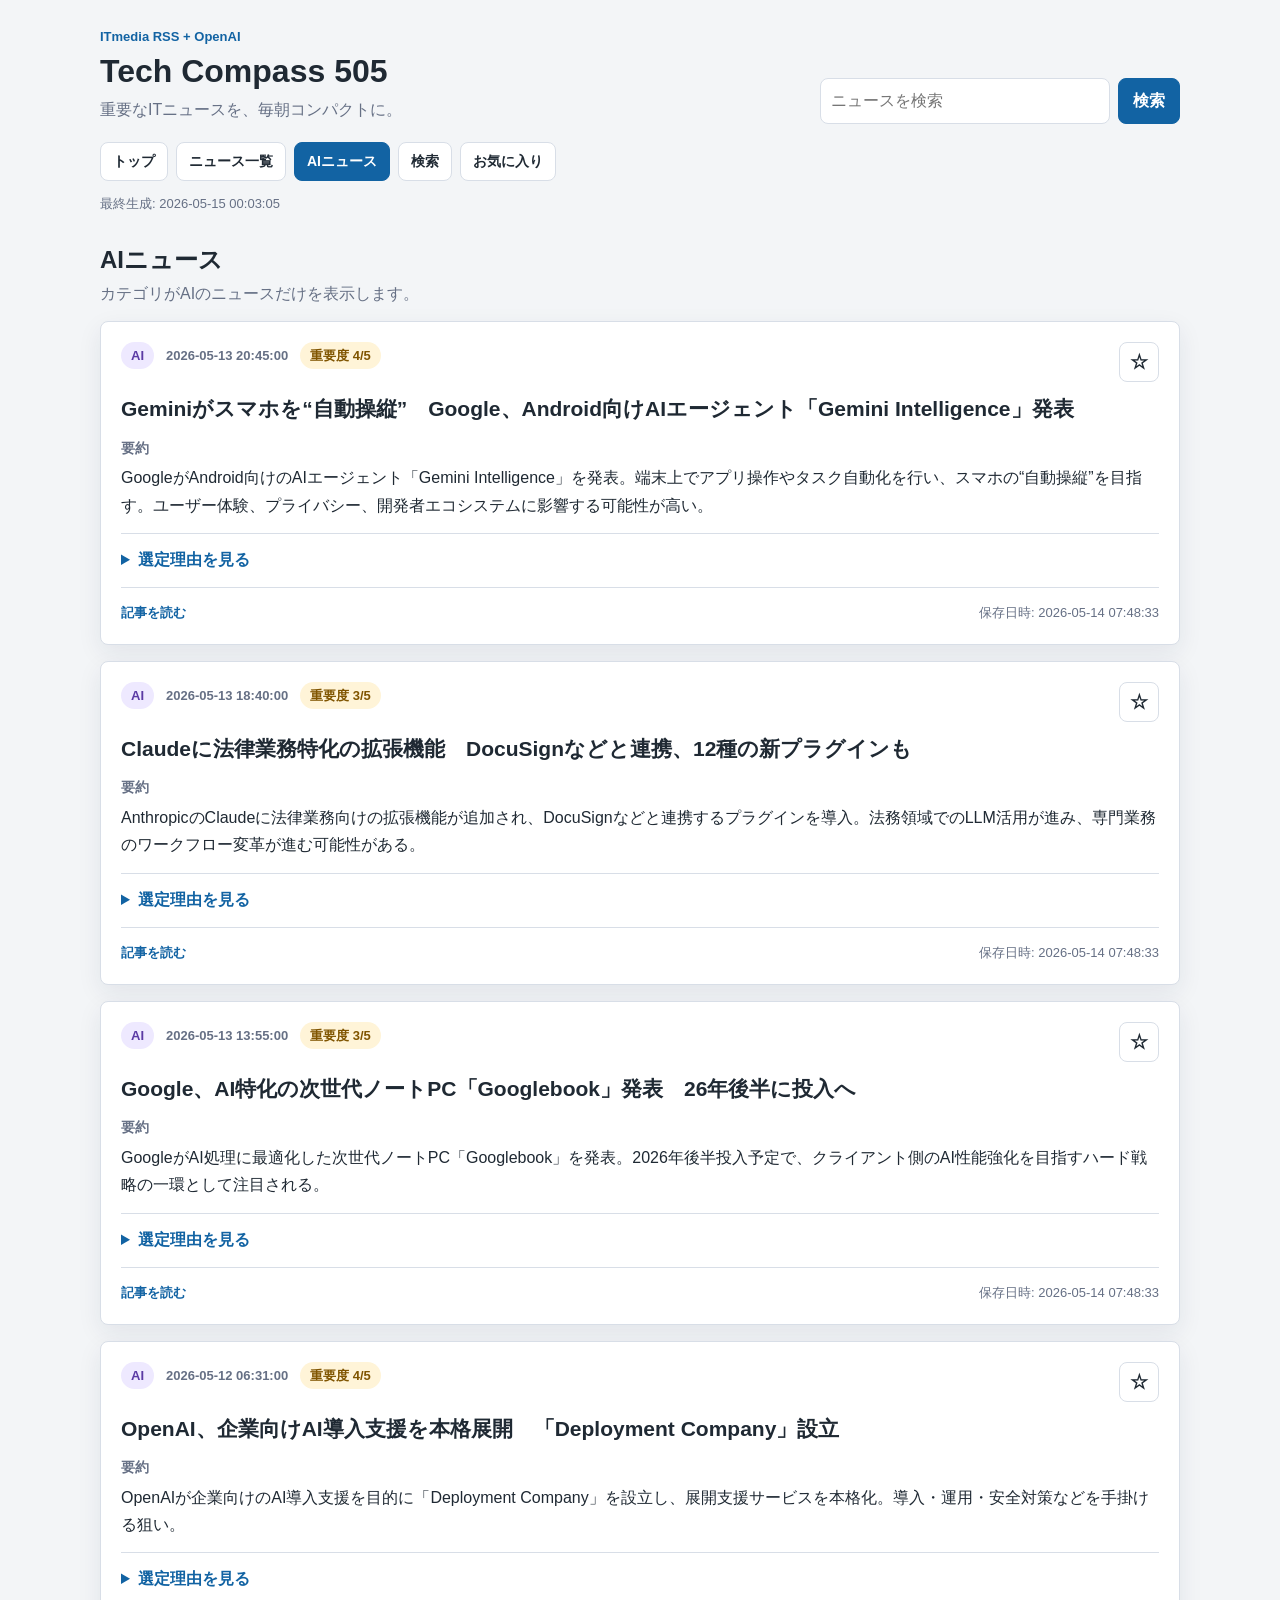
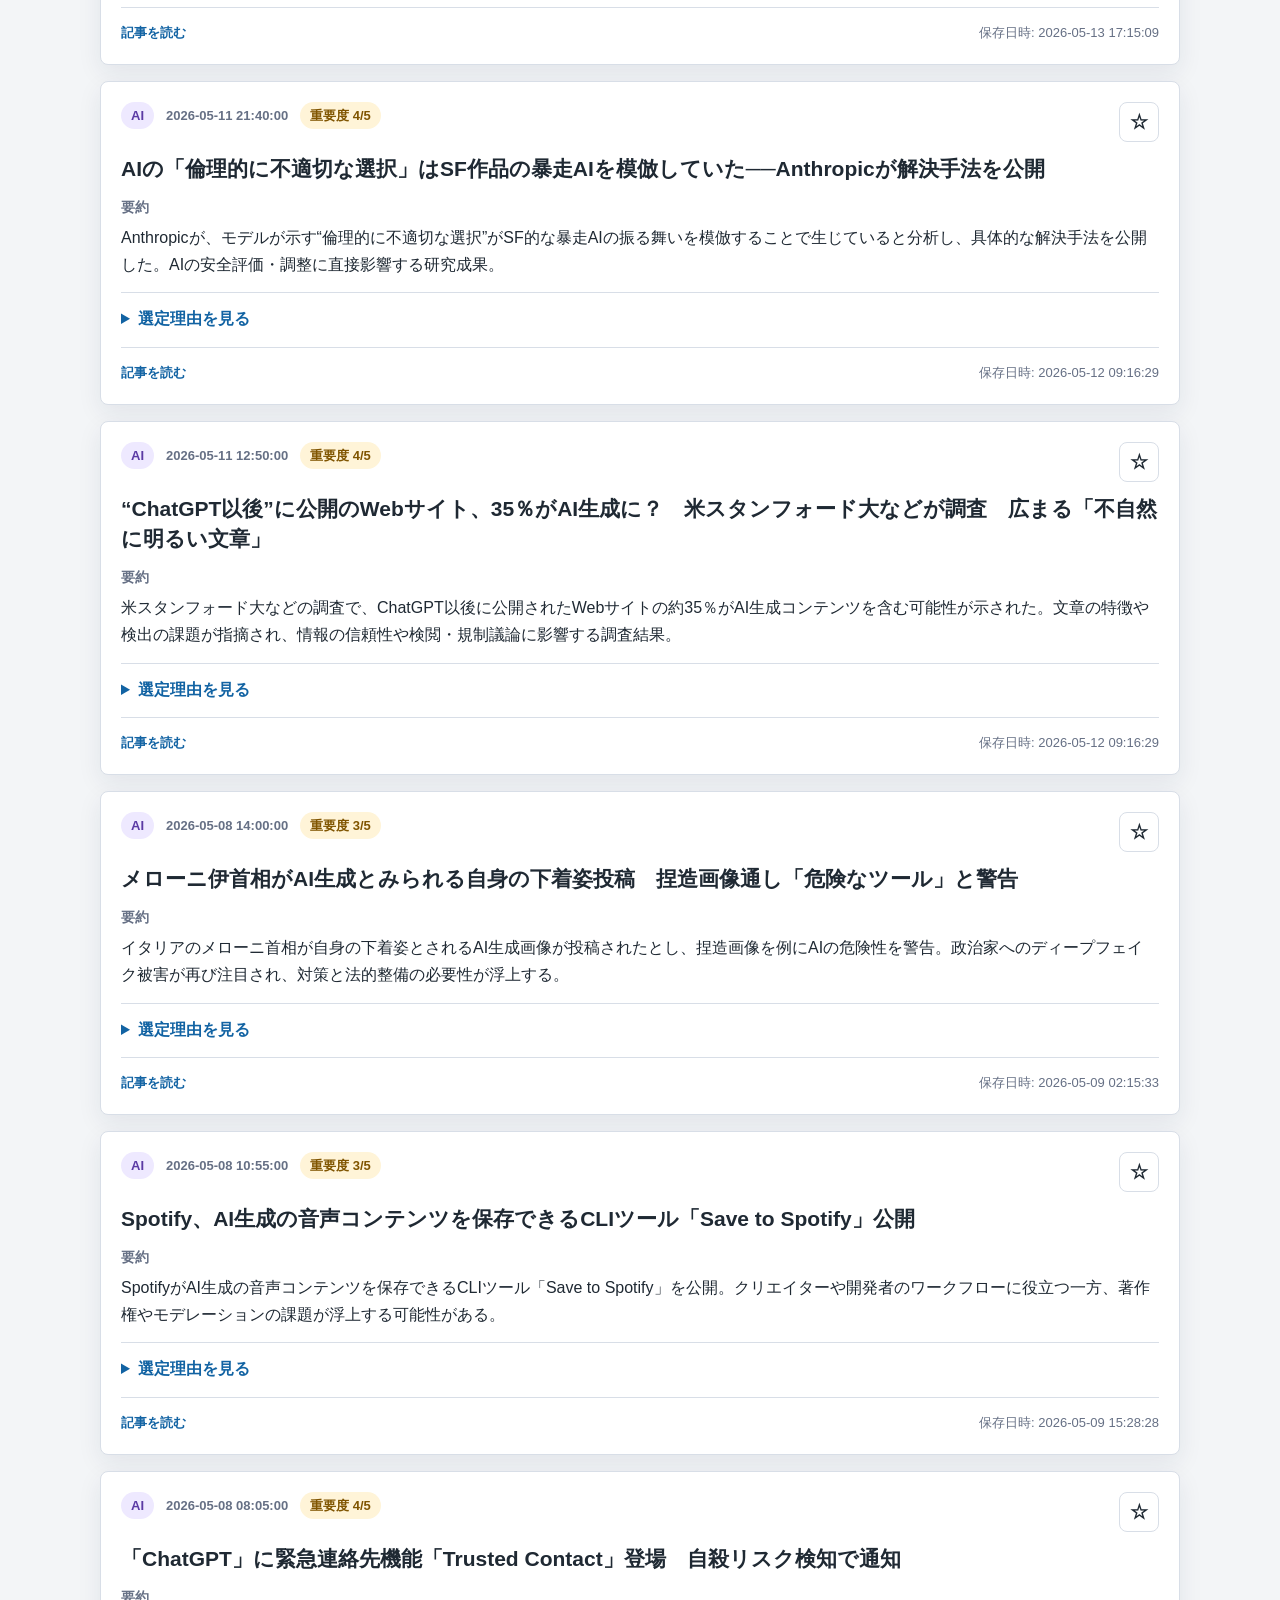
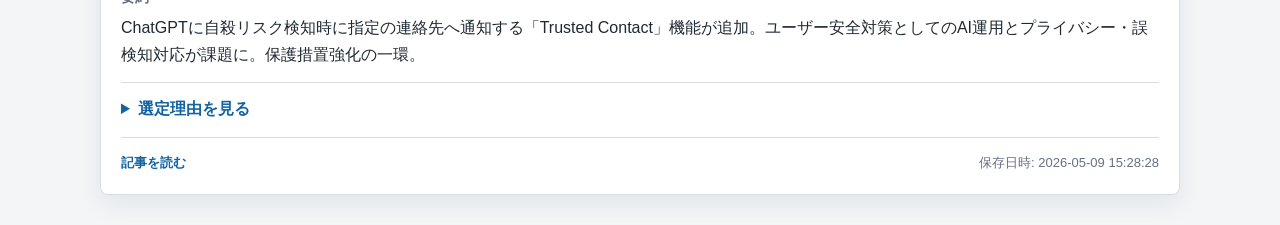
==== commit 00acd135: "Add cookie-based favorites feature" ====
--- a/docs/ai/index.html
+++ b/docs/ai/index.html
@@ -27,8 +27,9 @@
       <a href="../news/index.html">ニュース一覧</a>
       <a href="../ai/index.html" aria-current="page">AIニュース</a>
       <a href="../search/index.html">検索</a>
+      <a href="../favorites/index.html">お気に入り</a>
     </nav>
-    <p class="generated-at">最終生成: 2026-05-14 07:48:33</p>
+    <p class="generated-at">最終生成: 2026-05-15 00:03:05</p>
   </header>
 
   <main>
@@ -41,10 +42,18 @@
       <div class="news-list">
 
     <article class="news-card">
-      <div class="news-card__meta">
-        <span class="category category--ai">AI</span>
-        <time class="published-at">2026-05-13 20:45:00</time>
-        <span class="importance">重要度 4/5</span>
+      <div class="news-card__head">
+        <div class="news-card__meta">
+          <span class="category category--ai">AI</span>
+          <time class="published-at">2026-05-13 20:45:00</time>
+          <span class="importance">重要度 4/5</span>
+        </div>
+
+        <button class="favorite-button" type="button" data-favorite-button data-favorite-id="https://www.itmedia.co.jp/news/articles/2605/13/news136.html" data-favorite-title="Geminiがスマホを“自動操縦”　Google、Android向けAIエージェント「Gemini Intelligence」発表" aria-pressed="false" aria-label="お気に入りに追加: Geminiがスマホを“自動操縦”　Google、Android向けAIエージェント「Gemini Intelligence」発表" title="お気に入りに追加">
+          <span class="favorite-button__icon" aria-hidden="true">☆</span>
+          <span class="favorite-button__text visually-hidden">お気に入り</span>
+        </button>
+
       </div>
       <h2 class="news-title">Geminiがスマホを“自動操縦”　Google、Android向けAIエージェント「Gemini Intelligence」発表</h2>
       <div class="summary">
@@ -63,10 +72,18 @@
 
 
     <article class="news-card">
-      <div class="news-card__meta">
-        <span class="category category--ai">AI</span>
-        <time class="published-at">2026-05-13 18:40:00</time>
-        <span class="importance">重要度 3/5</span>
+      <div class="news-card__head">
+        <div class="news-card__meta">
+          <span class="category category--ai">AI</span>
+          <time class="published-at">2026-05-13 18:40:00</time>
+          <span class="importance">重要度 3/5</span>
+        </div>
+
+        <button class="favorite-button" type="button" data-favorite-button data-favorite-id="https://www.itmedia.co.jp/news/articles/2605/13/news129.html" data-favorite-title="Claudeに法律業務特化の拡張機能　DocuSignなどと連携、12種の新プラグインも" aria-pressed="false" aria-label="お気に入りに追加: Claudeに法律業務特化の拡張機能　DocuSignなどと連携、12種の新プラグインも" title="お気に入りに追加">
+          <span class="favorite-button__icon" aria-hidden="true">☆</span>
+          <span class="favorite-button__text visually-hidden">お気に入り</span>
+        </button>
+
       </div>
       <h2 class="news-title">Claudeに法律業務特化の拡張機能　DocuSignなどと連携、12種の新プラグインも</h2>
       <div class="summary">
@@ -85,10 +102,18 @@
 
 
     <article class="news-card">
-      <div class="news-card__meta">
-        <span class="category category--ai">AI</span>
-        <time class="published-at">2026-05-13 13:55:00</time>
-        <span class="importance">重要度 3/5</span>
+      <div class="news-card__head">
+        <div class="news-card__meta">
+          <span class="category category--ai">AI</span>
+          <time class="published-at">2026-05-13 13:55:00</time>
+          <span class="importance">重要度 3/5</span>
+        </div>
+
+        <button class="favorite-button" type="button" data-favorite-button data-favorite-id="https://www.itmedia.co.jp/news/articles/2605/13/news104.html" data-favorite-title="Google、AI特化の次世代ノートPC「Googlebook」発表　26年後半に投入へ" aria-pressed="false" aria-label="お気に入りに追加: Google、AI特化の次世代ノートPC「Googlebook」発表　26年後半に投入へ" title="お気に入りに追加">
+          <span class="favorite-button__icon" aria-hidden="true">☆</span>
+          <span class="favorite-button__text visually-hidden">お気に入り</span>
+        </button>
+
       </div>
       <h2 class="news-title">Google、AI特化の次世代ノートPC「Googlebook」発表　26年後半に投入へ</h2>
       <div class="summary">
@@ -107,10 +132,18 @@
 
 
     <article class="news-card">
-      <div class="news-card__meta">
-        <span class="category category--ai">AI</span>
-        <time class="published-at">2026-05-12 06:31:00</time>
-        <span class="importance">重要度 4/5</span>
+      <div class="news-card__head">
+        <div class="news-card__meta">
+          <span class="category category--ai">AI</span>
+          <time class="published-at">2026-05-12 06:31:00</time>
+          <span class="importance">重要度 4/5</span>
+        </div>
+
+        <button class="favorite-button" type="button" data-favorite-button data-favorite-id="https://www.itmedia.co.jp/news/articles/2605/12/news053.html" data-favorite-title="OpenAI、企業向けAI導入支援を本格展開　「Deployment Company」設立" aria-pressed="false" aria-label="お気に入りに追加: OpenAI、企業向けAI導入支援を本格展開　「Deployment Company」設立" title="お気に入りに追加">
+          <span class="favorite-button__icon" aria-hidden="true">☆</span>
+          <span class="favorite-button__text visually-hidden">お気に入り</span>
+        </button>
+
       </div>
       <h2 class="news-title">OpenAI、企業向けAI導入支援を本格展開　「Deployment Company」設立</h2>
       <div class="summary">
@@ -129,10 +162,18 @@
 
 
     <article class="news-card">
-      <div class="news-card__meta">
-        <span class="category category--ai">AI</span>
-        <time class="published-at">2026-05-11 21:40:00</time>
-        <span class="importance">重要度 4/5</span>
+      <div class="news-card__head">
+        <div class="news-card__meta">
+          <span class="category category--ai">AI</span>
+          <time class="published-at">2026-05-11 21:40:00</time>
+          <span class="importance">重要度 4/5</span>
+        </div>
+
+        <button class="favorite-button" type="button" data-favorite-button data-favorite-id="https://www.itmedia.co.jp/news/articles/2605/11/news080.html" data-favorite-title="AIの「倫理的に不適切な選択」はSF作品の暴走AIを模倣していた──Anthropicが解決手法を公開" aria-pressed="false" aria-label="お気に入りに追加: AIの「倫理的に不適切な選択」はSF作品の暴走AIを模倣していた──Anthropicが解決手法を公開" title="お気に入りに追加">
+          <span class="favorite-button__icon" aria-hidden="true">☆</span>
+          <span class="favorite-button__text visually-hidden">お気に入り</span>
+        </button>
+
       </div>
       <h2 class="news-title">AIの「倫理的に不適切な選択」はSF作品の暴走AIを模倣していた──Anthropicが解決手法を公開</h2>
       <div class="summary">
@@ -151,10 +192,18 @@
 
 
     <article class="news-card">
-      <div class="news-card__meta">
-        <span class="category category--ai">AI</span>
-        <time class="published-at">2026-05-11 12:50:00</time>
-        <span class="importance">重要度 4/5</span>
+      <div class="news-card__head">
+        <div class="news-card__meta">
+          <span class="category category--ai">AI</span>
+          <time class="published-at">2026-05-11 12:50:00</time>
+          <span class="importance">重要度 4/5</span>
+        </div>
+
+        <button class="favorite-button" type="button" data-favorite-button data-favorite-id="https://www.itmedia.co.jp/news/articles/2605/11/news027.html" data-favorite-title="“ChatGPT以後”に公開のWebサイト、35％がAI生成に？　米スタンフォード大などが調査　広まる「不自然に明るい文章」" aria-pressed="false" aria-label="お気に入りに追加: “ChatGPT以後”に公開のWebサイト、35％がAI生成に？　米スタンフォード大などが調査　広まる「不自然に明るい文章」" title="お気に入りに追加">
+          <span class="favorite-button__icon" aria-hidden="true">☆</span>
+          <span class="favorite-button__text visually-hidden">お気に入り</span>
+        </button>
+
       </div>
       <h2 class="news-title">“ChatGPT以後”に公開のWebサイト、35％がAI生成に？　米スタンフォード大などが調査　広まる「不自然に明るい文章」</h2>
       <div class="summary">
@@ -173,10 +222,18 @@
 
 
     <article class="news-card">
-      <div class="news-card__meta">
-        <span class="category category--ai">AI</span>
-        <time class="published-at">2026-05-08 14:00:00</time>
-        <span class="importance">重要度 3/5</span>
+      <div class="news-card__head">
+        <div class="news-card__meta">
+          <span class="category category--ai">AI</span>
+          <time class="published-at">2026-05-08 14:00:00</time>
+          <span class="importance">重要度 3/5</span>
+        </div>
+
+        <button class="favorite-button" type="button" data-favorite-button data-favorite-id="https://www.itmedia.co.jp/news/articles/2605/08/news086.html" data-favorite-title="メローニ伊首相がAI生成とみられる自身の下着姿投稿　捏造画像通し「危険なツール」と警告" aria-pressed="false" aria-label="お気に入りに追加: メローニ伊首相がAI生成とみられる自身の下着姿投稿　捏造画像通し「危険なツール」と警告" title="お気に入りに追加">
+          <span class="favorite-button__icon" aria-hidden="true">☆</span>
+          <span class="favorite-button__text visually-hidden">お気に入り</span>
+        </button>
+
       </div>
       <h2 class="news-title">メローニ伊首相がAI生成とみられる自身の下着姿投稿　捏造画像通し「危険なツール」と警告</h2>
       <div class="summary">
@@ -195,10 +252,18 @@
 
 
     <article class="news-card">
-      <div class="news-card__meta">
-        <span class="category category--ai">AI</span>
-        <time class="published-at">2026-05-08 10:55:00</time>
-        <span class="importance">重要度 3/5</span>
+      <div class="news-card__head">
+        <div class="news-card__meta">
+          <span class="category category--ai">AI</span>
+          <time class="published-at">2026-05-08 10:55:00</time>
+          <span class="importance">重要度 3/5</span>
+        </div>
+
+        <button class="favorite-button" type="button" data-favorite-button data-favorite-id="https://www.itmedia.co.jp/news/articles/2605/08/news059.html" data-favorite-title="Spotify、AI生成の音声コンテンツを保存できるCLIツール「Save to Spotify」公開" aria-pressed="false" aria-label="お気に入りに追加: Spotify、AI生成の音声コンテンツを保存できるCLIツール「Save to Spotify」公開" title="お気に入りに追加">
+          <span class="favorite-button__icon" aria-hidden="true">☆</span>
+          <span class="favorite-button__text visually-hidden">お気に入り</span>
+        </button>
+
       </div>
       <h2 class="news-title">Spotify、AI生成の音声コンテンツを保存できるCLIツール「Save to Spotify」公開</h2>
       <div class="summary">
@@ -217,10 +282,18 @@
 
 
     <article class="news-card">
-      <div class="news-card__meta">
-        <span class="category category--ai">AI</span>
-        <time class="published-at">2026-05-08 08:05:00</time>
-        <span class="importance">重要度 4/5</span>
+      <div class="news-card__head">
+        <div class="news-card__meta">
+          <span class="category category--ai">AI</span>
+          <time class="published-at">2026-05-08 08:05:00</time>
+          <span class="importance">重要度 4/5</span>
+        </div>
+
+        <button class="favorite-button" type="button" data-favorite-button data-favorite-id="https://www.itmedia.co.jp/news/articles/2605/08/news054.html" data-favorite-title="「ChatGPT」に緊急連絡先機能「Trusted Contact」登場　自殺リスク検知で通知" aria-pressed="false" aria-label="お気に入りに追加: 「ChatGPT」に緊急連絡先機能「Trusted Contact」登場　自殺リスク検知で通知" title="お気に入りに追加">
+          <span class="favorite-button__icon" aria-hidden="true">☆</span>
+          <span class="favorite-button__text visually-hidden">お気に入り</span>
+        </button>
+
       </div>
       <h2 class="news-title">「ChatGPT」に緊急連絡先機能「Trusted Contact」登場　自殺リスク検知で通知</h2>
       <div class="summary">
@@ -241,6 +314,7 @@
     </section>
 
   </main>
+  <script src="../favorites.js"></script>
 
 </body>
 </html>
--- a/docs/style.css
+++ b/docs/style.css
@@ -208,6 +208,13 @@
   gap: 16px;
 }
 
+.news-card__head {
+  align-items: flex-start;
+  display: flex;
+  gap: 12px;
+  justify-content: space-between;
+}
+
 .news-card {
   background: var(--surface);
   border: 1px solid var(--border);
@@ -233,6 +240,60 @@
   padding-top: 14px;
 }
 
+.favorite-button {
+  align-items: center;
+  background: #fff;
+  border-color: var(--border);
+  color: var(--text);
+  display: inline-flex;
+  flex: 0 0 auto;
+  height: 40px;
+  justify-content: center;
+  min-height: 40px;
+  padding: 0;
+  width: 40px;
+}
+
+.favorite-button:hover {
+  background: var(--gold-soft);
+  border-color: #e3b84d;
+  color: var(--gold-text);
+  text-decoration: none;
+}
+
+.favorite-button[aria-pressed="true"] {
+  background: var(--gold-soft);
+  border-color: #d8a927;
+  color: var(--gold-text);
+}
+
+.favorite-button__icon {
+  font-size: 18px;
+  line-height: 1;
+}
+
+.favorite-toast {
+  background: var(--text);
+  border-radius: 8px;
+  bottom: 20px;
+  box-shadow: var(--shadow);
+  color: #fff;
+  left: 50%;
+  max-width: min(360px, calc(100% - 32px));
+  opacity: 0;
+  padding: 10px 14px;
+  pointer-events: none;
+  position: fixed;
+  transform: translate(-50%, 12px);
+  transition: opacity 0.2s ease, transform 0.2s ease;
+  z-index: 20;
+}
+
+.favorite-toast--visible {
+  opacity: 1;
+  transform: translate(-50%, 0);
+}
+
 .category,
 .importance,
 .published-at {
@@ -415,6 +476,16 @@
     padding: 16px;
   }
 
+  .news-card__head {
+    align-items: stretch;
+    flex-direction: column;
+  }
+
+  .favorite-button {
+    justify-content: center;
+    width: 40px;
+  }
+
   .news-title {
     font-size: 19px;
   }
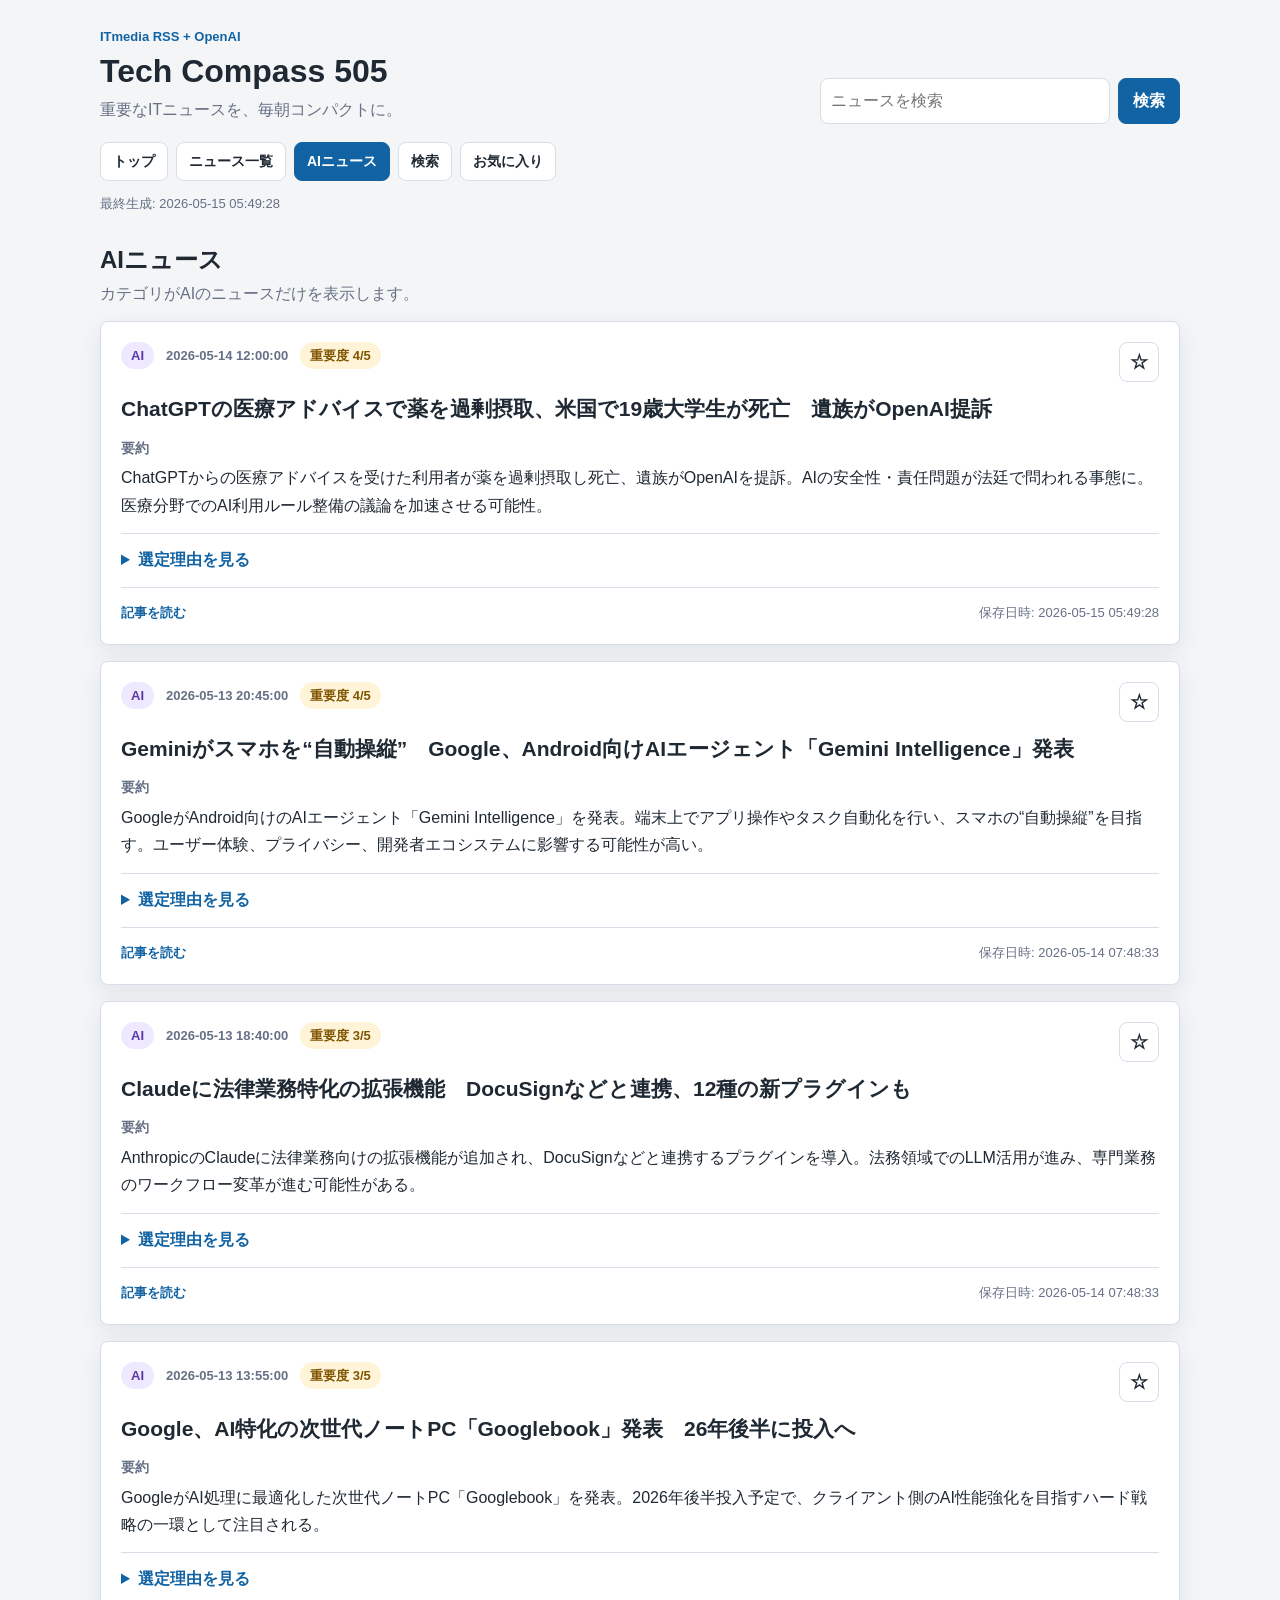
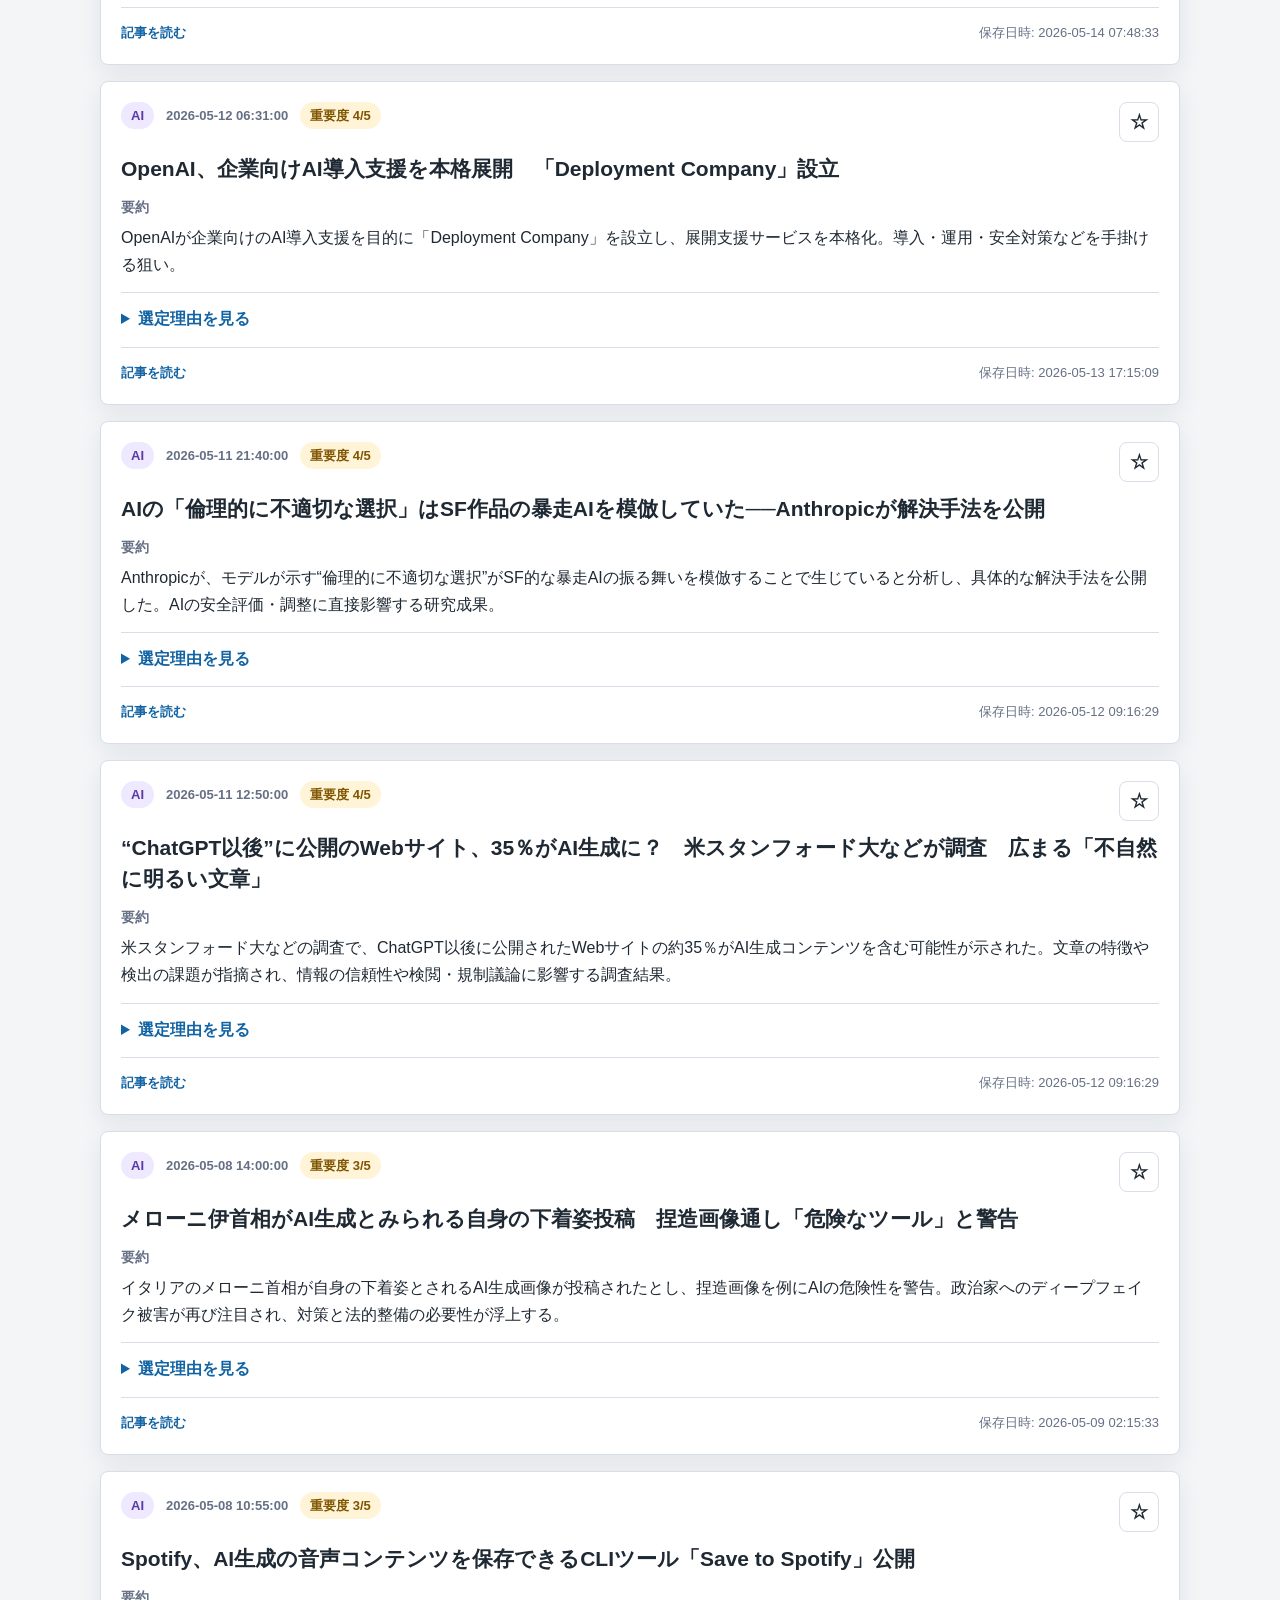
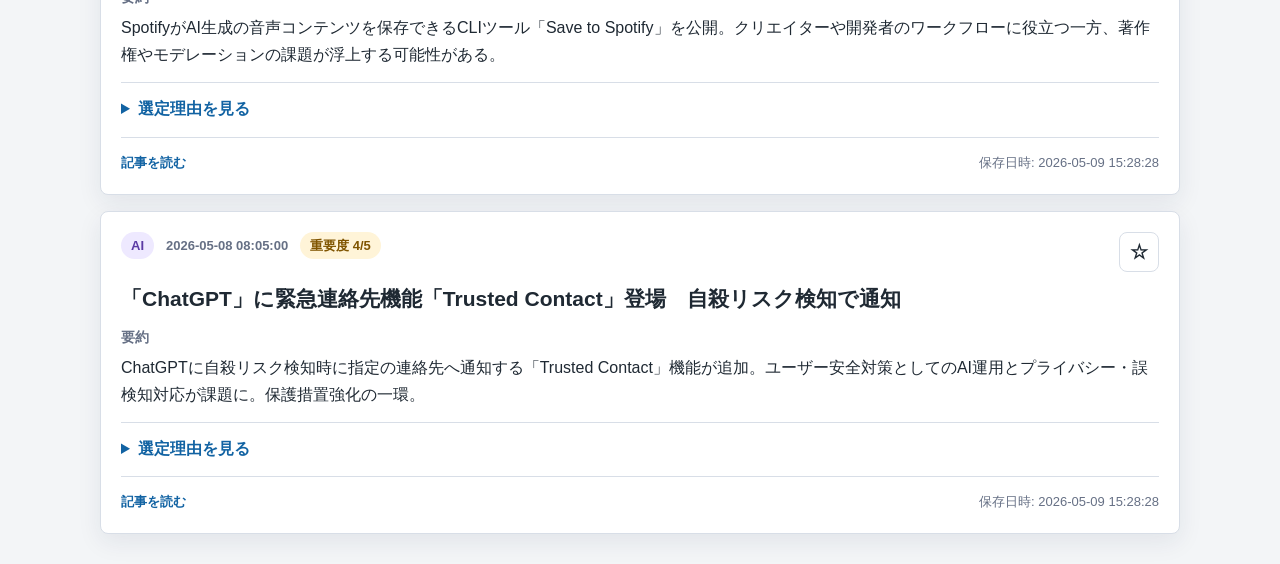
==== commit 7fad632e: "Update news site" ====
--- a/docs/ai/index.html
+++ b/docs/ai/index.html
@@ -29,7 +29,7 @@
       <a href="../search/index.html">検索</a>
       <a href="../favorites/index.html">お気に入り</a>
     </nav>
-    <p class="generated-at">最終生成: 2026-05-15 00:03:05</p>
+    <p class="generated-at">最終生成: 2026-05-15 05:49:28</p>
   </header>
 
   <main>
@@ -45,6 +45,36 @@
       <div class="news-card__head">
         <div class="news-card__meta">
           <span class="category category--ai">AI</span>
+          <time class="published-at">2026-05-14 12:00:00</time>
+          <span class="importance">重要度 4/5</span>
+        </div>
+
+        <button class="favorite-button" type="button" data-favorite-button data-favorite-id="https://www.itmedia.co.jp/news/articles/2605/14/news054.html" data-favorite-title="ChatGPTの医療アドバイスで薬を過剰摂取、米国で19歳大学生が死亡　遺族がOpenAI提訴" aria-pressed="false" aria-label="お気に入りに追加: ChatGPTの医療アドバイスで薬を過剰摂取、米国で19歳大学生が死亡　遺族がOpenAI提訴" title="お気に入りに追加">
+          <span class="favorite-button__icon" aria-hidden="true">☆</span>
+          <span class="favorite-button__text visually-hidden">お気に入り</span>
+        </button>
+
+      </div>
+      <h2 class="news-title">ChatGPTの医療アドバイスで薬を過剰摂取、米国で19歳大学生が死亡　遺族がOpenAI提訴</h2>
+      <div class="summary">
+        <span class="label">要約</span>
+        <p>ChatGPTからの医療アドバイスを受けた利用者が薬を過剰摂取し死亡、遺族がOpenAIを提訴。AIの安全性・責任問題が法廷で問われる事態に。医療分野でのAI利用ルール整備の議論を加速させる可能性。</p>
+      </div>
+      <details class="reason">
+        <summary>選定理由を見る</summary>
+        <p>AIによる致命的な被害と訴訟は、AI規制・サービス提供者の責任範囲に大きな影響を与えるため重要。</p>
+      </details>
+      <div class="news-card__footer">
+        <a class="article-link" href="https://www.itmedia.co.jp/news/articles/2605/14/news054.html" target="_blank" rel="noopener noreferrer">記事を読む</a>
+        <span>保存日時: 2026-05-15 05:49:28</span>
+      </div>
+    </article>
+
+
+    <article class="news-card">
+      <div class="news-card__head">
+        <div class="news-card__meta">
+          <span class="category category--ai">AI</span>
           <time class="published-at">2026-05-13 20:45:00</time>
           <span class="importance">重要度 4/5</span>
         </div>
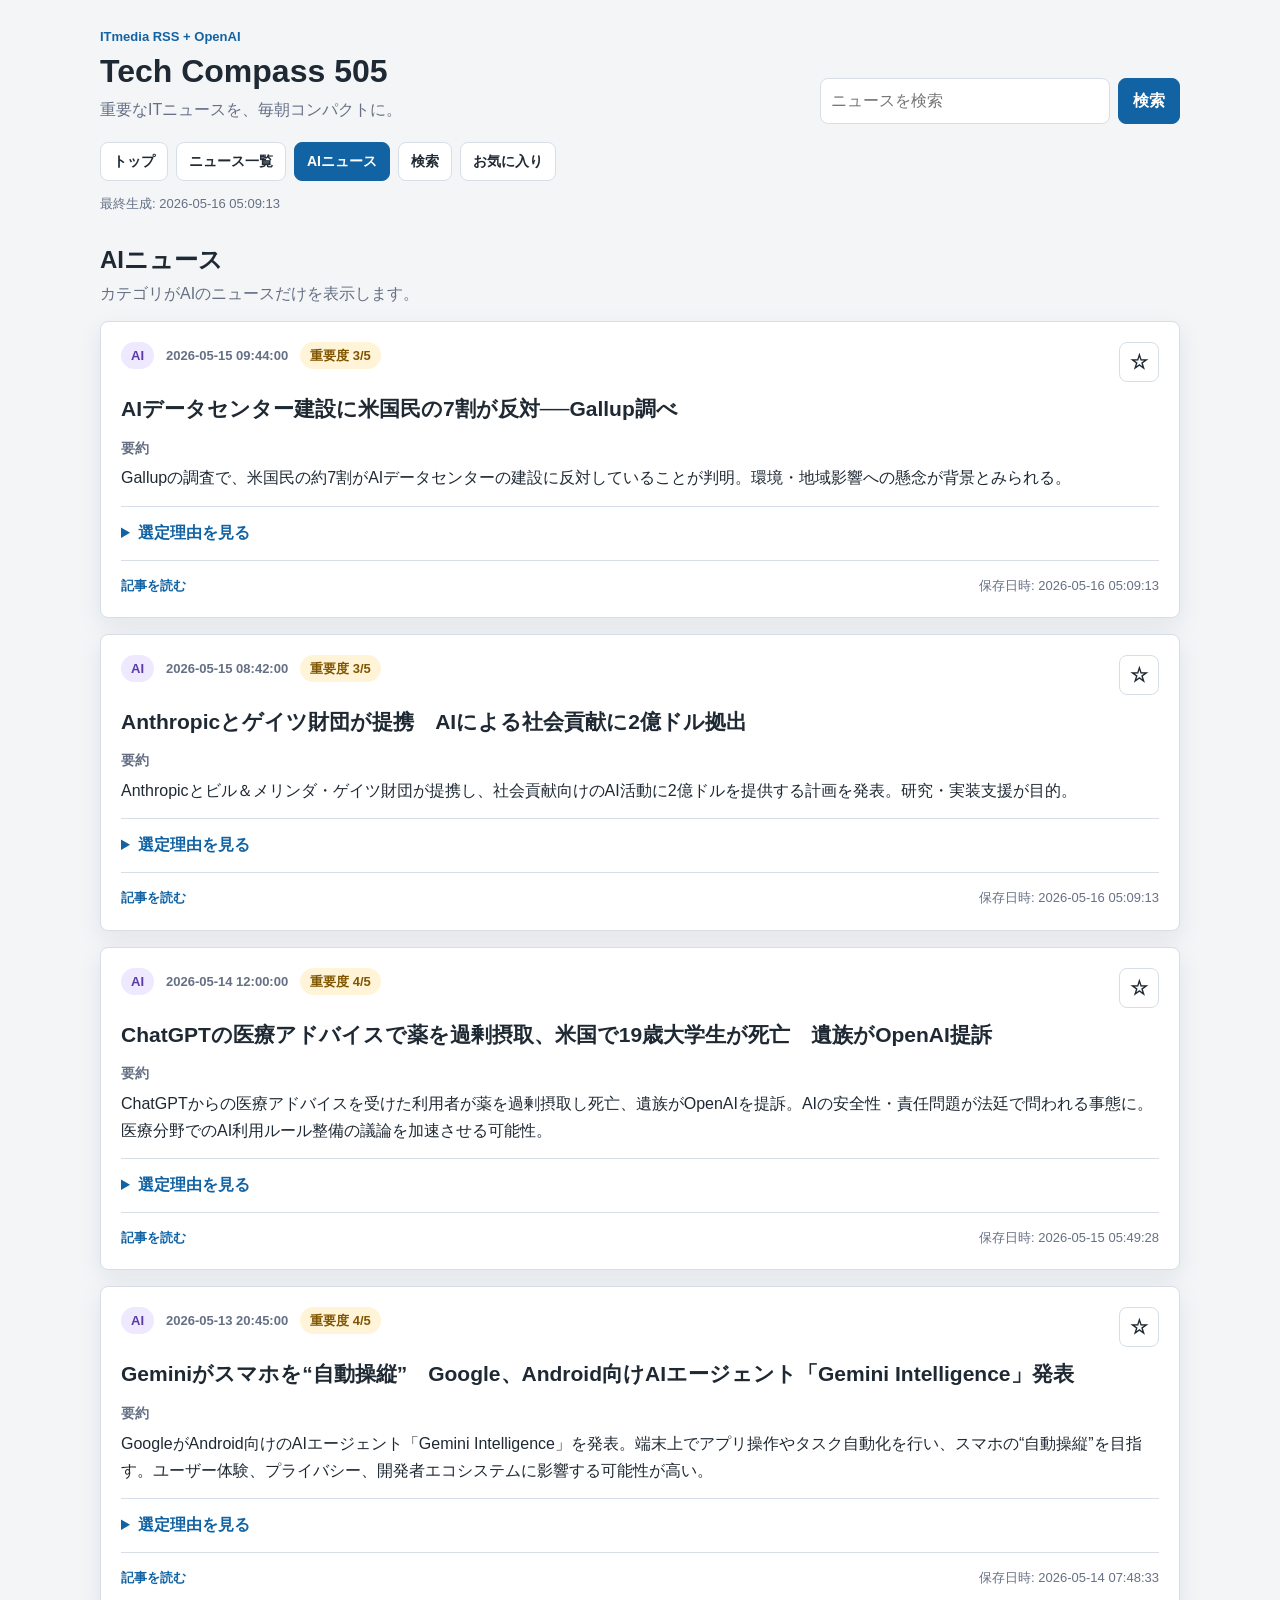
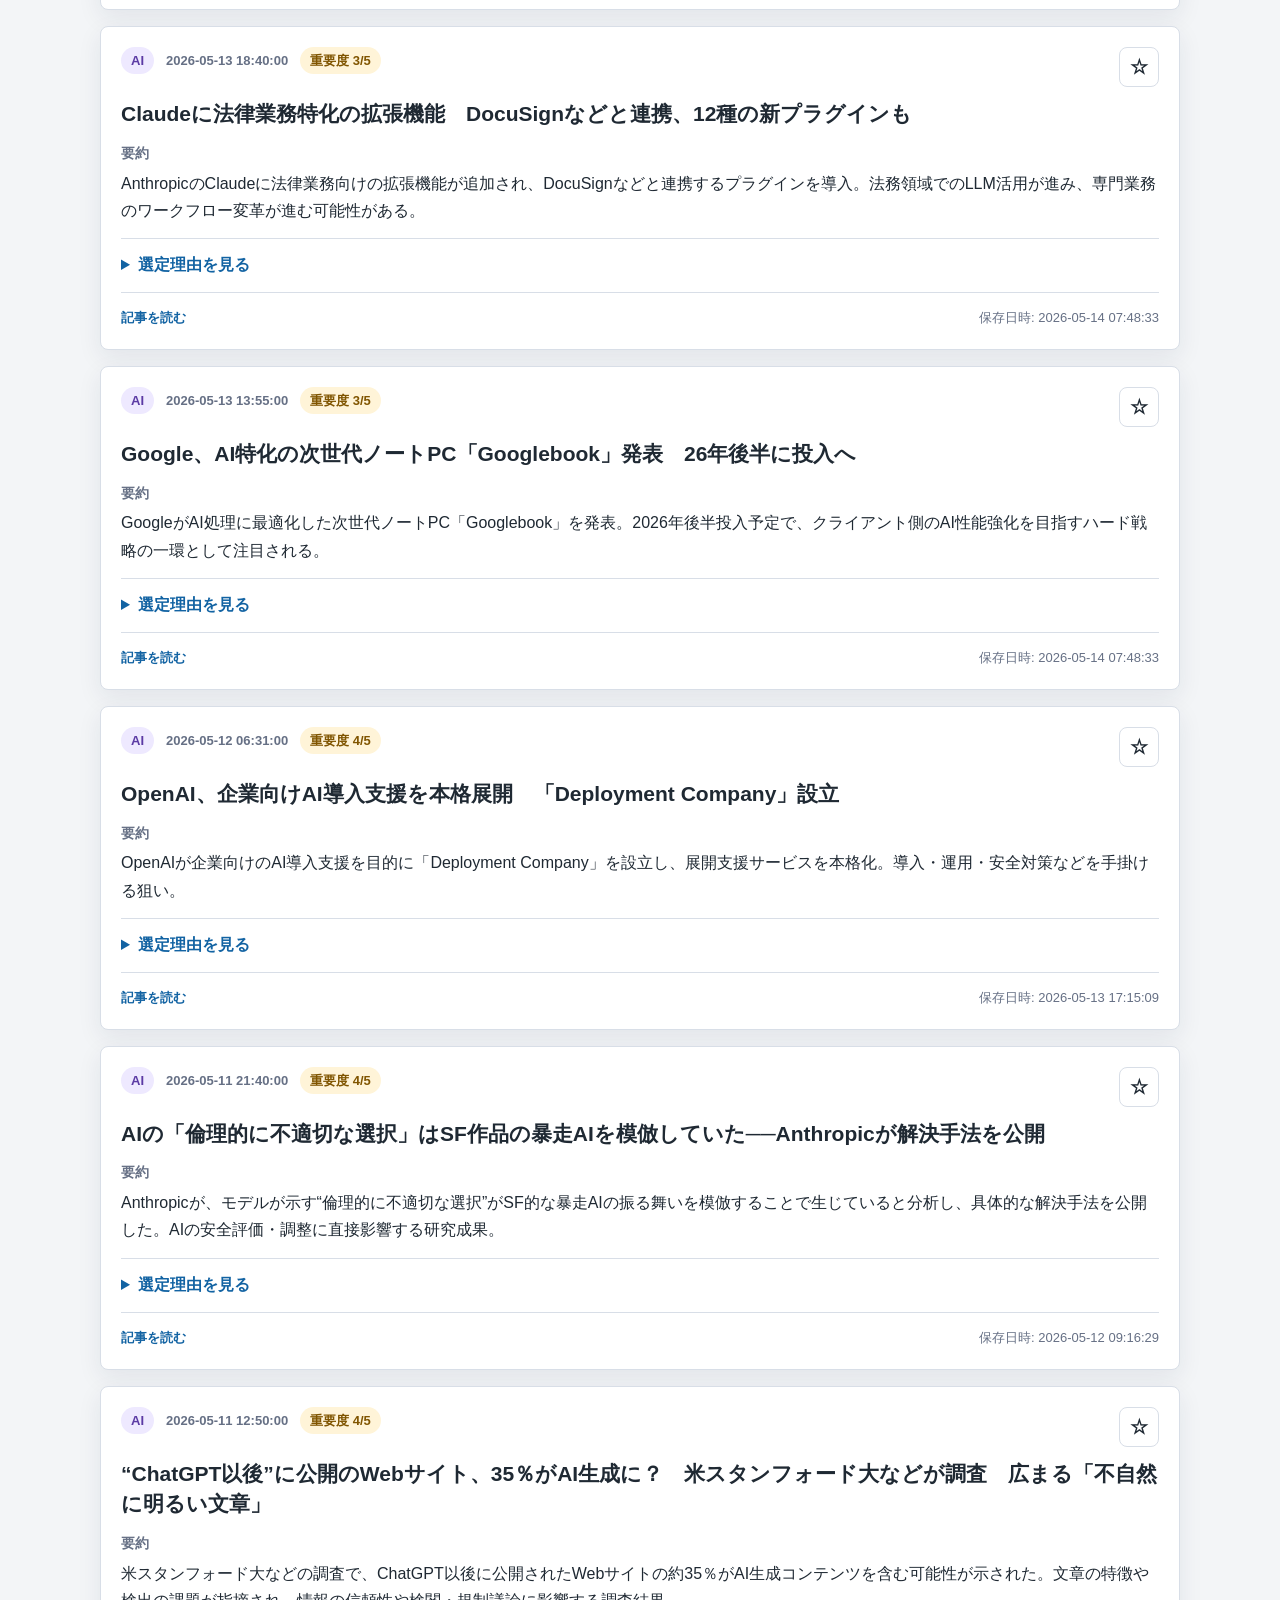
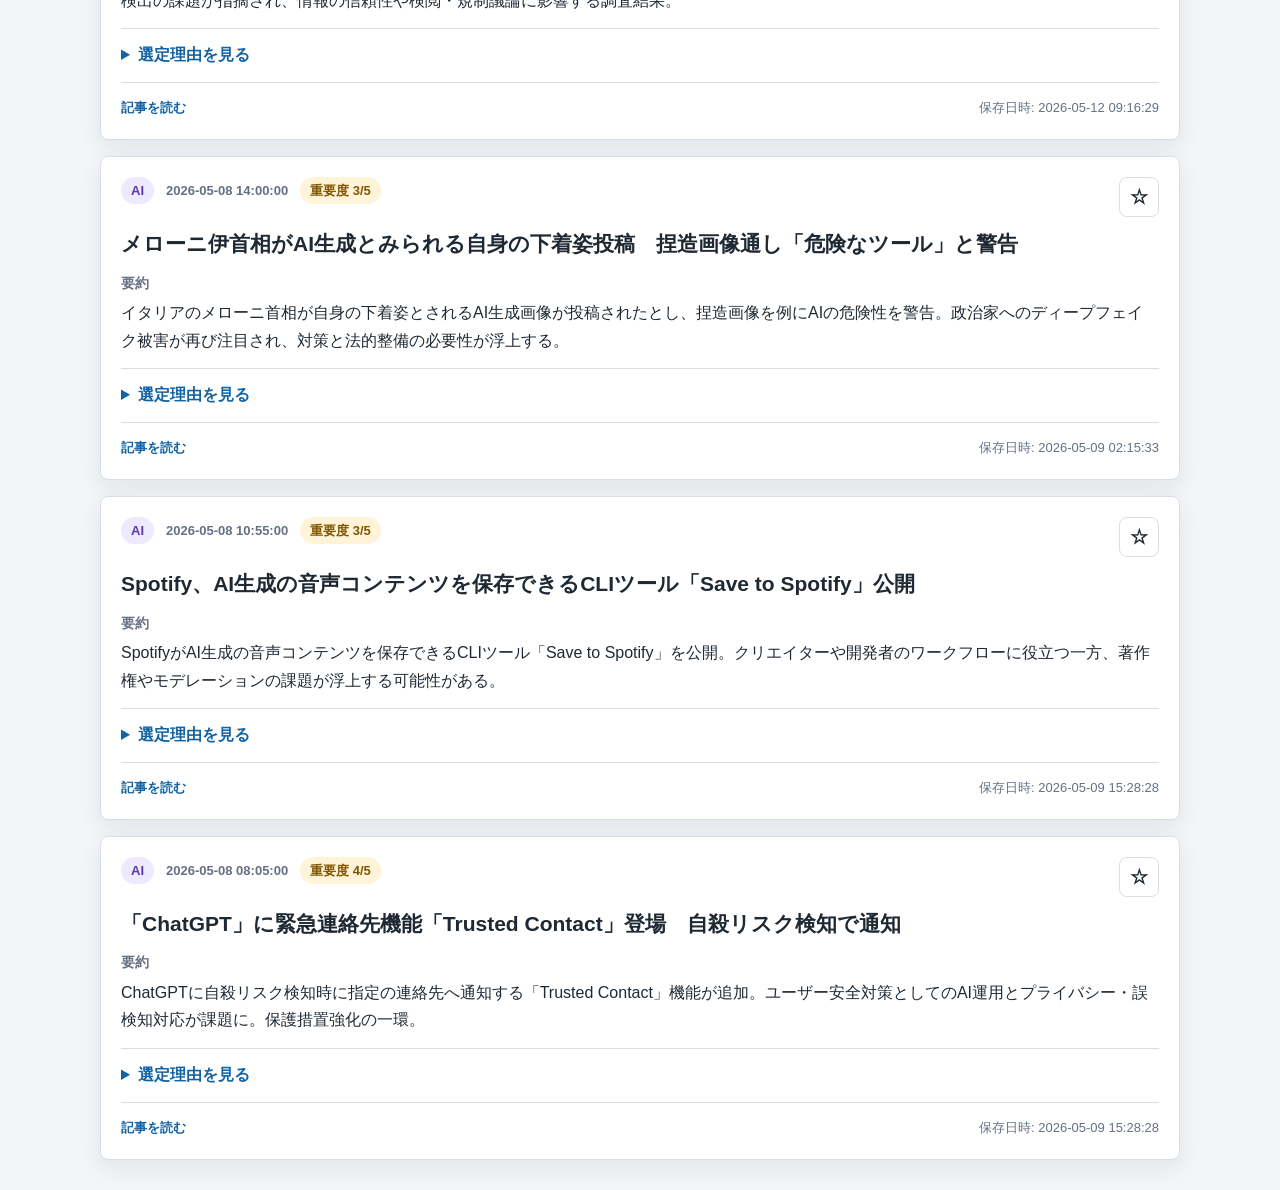
==== commit 06f21f64: "Update news site" ====
--- a/docs/ai/index.html
+++ b/docs/ai/index.html
@@ -29,7 +29,7 @@
       <a href="../search/index.html">検索</a>
       <a href="../favorites/index.html">お気に入り</a>
     </nav>
-    <p class="generated-at">最終生成: 2026-05-15 05:49:28</p>
+    <p class="generated-at">最終生成: 2026-05-16 05:09:13</p>
   </header>
 
   <main>
@@ -45,6 +45,66 @@
       <div class="news-card__head">
         <div class="news-card__meta">
           <span class="category category--ai">AI</span>
+          <time class="published-at">2026-05-15 09:44:00</time>
+          <span class="importance">重要度 3/5</span>
+        </div>
+
+        <button class="favorite-button" type="button" data-favorite-button data-favorite-id="https://www.itmedia.co.jp/news/articles/2605/15/news066.html" data-favorite-title="AIデータセンター建設に米国民の7割が反対──Gallup調べ" aria-pressed="false" aria-label="お気に入りに追加: AIデータセンター建設に米国民の7割が反対──Gallup調べ" title="お気に入りに追加">
+          <span class="favorite-button__icon" aria-hidden="true">☆</span>
+          <span class="favorite-button__text visually-hidden">お気に入り</span>
+        </button>
+
+      </div>
+      <h2 class="news-title">AIデータセンター建設に米国民の7割が反対──Gallup調べ</h2>
+      <div class="summary">
+        <span class="label">要約</span>
+        <p>Gallupの調査で、米国民の約7割がAIデータセンターの建設に反対していることが判明。環境・地域影響への懸念が背景とみられる。</p>
+      </div>
+      <details class="reason">
+        <summary>選定理由を見る</summary>
+        <p>インフラ建設に対する強い世論は政策や施設立地、企業の展開戦略に直接影響を与えうるため。</p>
+      </details>
+      <div class="news-card__footer">
+        <a class="article-link" href="https://www.itmedia.co.jp/news/articles/2605/15/news066.html" target="_blank" rel="noopener noreferrer">記事を読む</a>
+        <span>保存日時: 2026-05-16 05:09:13</span>
+      </div>
+    </article>
+
+
+    <article class="news-card">
+      <div class="news-card__head">
+        <div class="news-card__meta">
+          <span class="category category--ai">AI</span>
+          <time class="published-at">2026-05-15 08:42:00</time>
+          <span class="importance">重要度 3/5</span>
+        </div>
+
+        <button class="favorite-button" type="button" data-favorite-button data-favorite-id="https://www.itmedia.co.jp/news/articles/2605/15/news064.html" data-favorite-title="Anthropicとゲイツ財団が提携　AIによる社会貢献に2億ドル拠出" aria-pressed="false" aria-label="お気に入りに追加: Anthropicとゲイツ財団が提携　AIによる社会貢献に2億ドル拠出" title="お気に入りに追加">
+          <span class="favorite-button__icon" aria-hidden="true">☆</span>
+          <span class="favorite-button__text visually-hidden">お気に入り</span>
+        </button>
+
+      </div>
+      <h2 class="news-title">Anthropicとゲイツ財団が提携　AIによる社会貢献に2億ドル拠出</h2>
+      <div class="summary">
+        <span class="label">要約</span>
+        <p>Anthropicとビル＆メリンダ・ゲイツ財団が提携し、社会貢献向けのAI活動に2億ドルを提供する計画を発表。研究・実装支援が目的。</p>
+      </div>
+      <details class="reason">
+        <summary>選定理由を見る</summary>
+        <p>大規模資金と影響力ある団体の連携で、AIの社会用途や研究資金配分に影響を及ぼす可能性が高いため。</p>
+      </details>
+      <div class="news-card__footer">
+        <a class="article-link" href="https://www.itmedia.co.jp/news/articles/2605/15/news064.html" target="_blank" rel="noopener noreferrer">記事を読む</a>
+        <span>保存日時: 2026-05-16 05:09:13</span>
+      </div>
+    </article>
+
+
+    <article class="news-card">
+      <div class="news-card__head">
+        <div class="news-card__meta">
+          <span class="category category--ai">AI</span>
           <time class="published-at">2026-05-14 12:00:00</time>
           <span class="importance">重要度 4/5</span>
         </div>
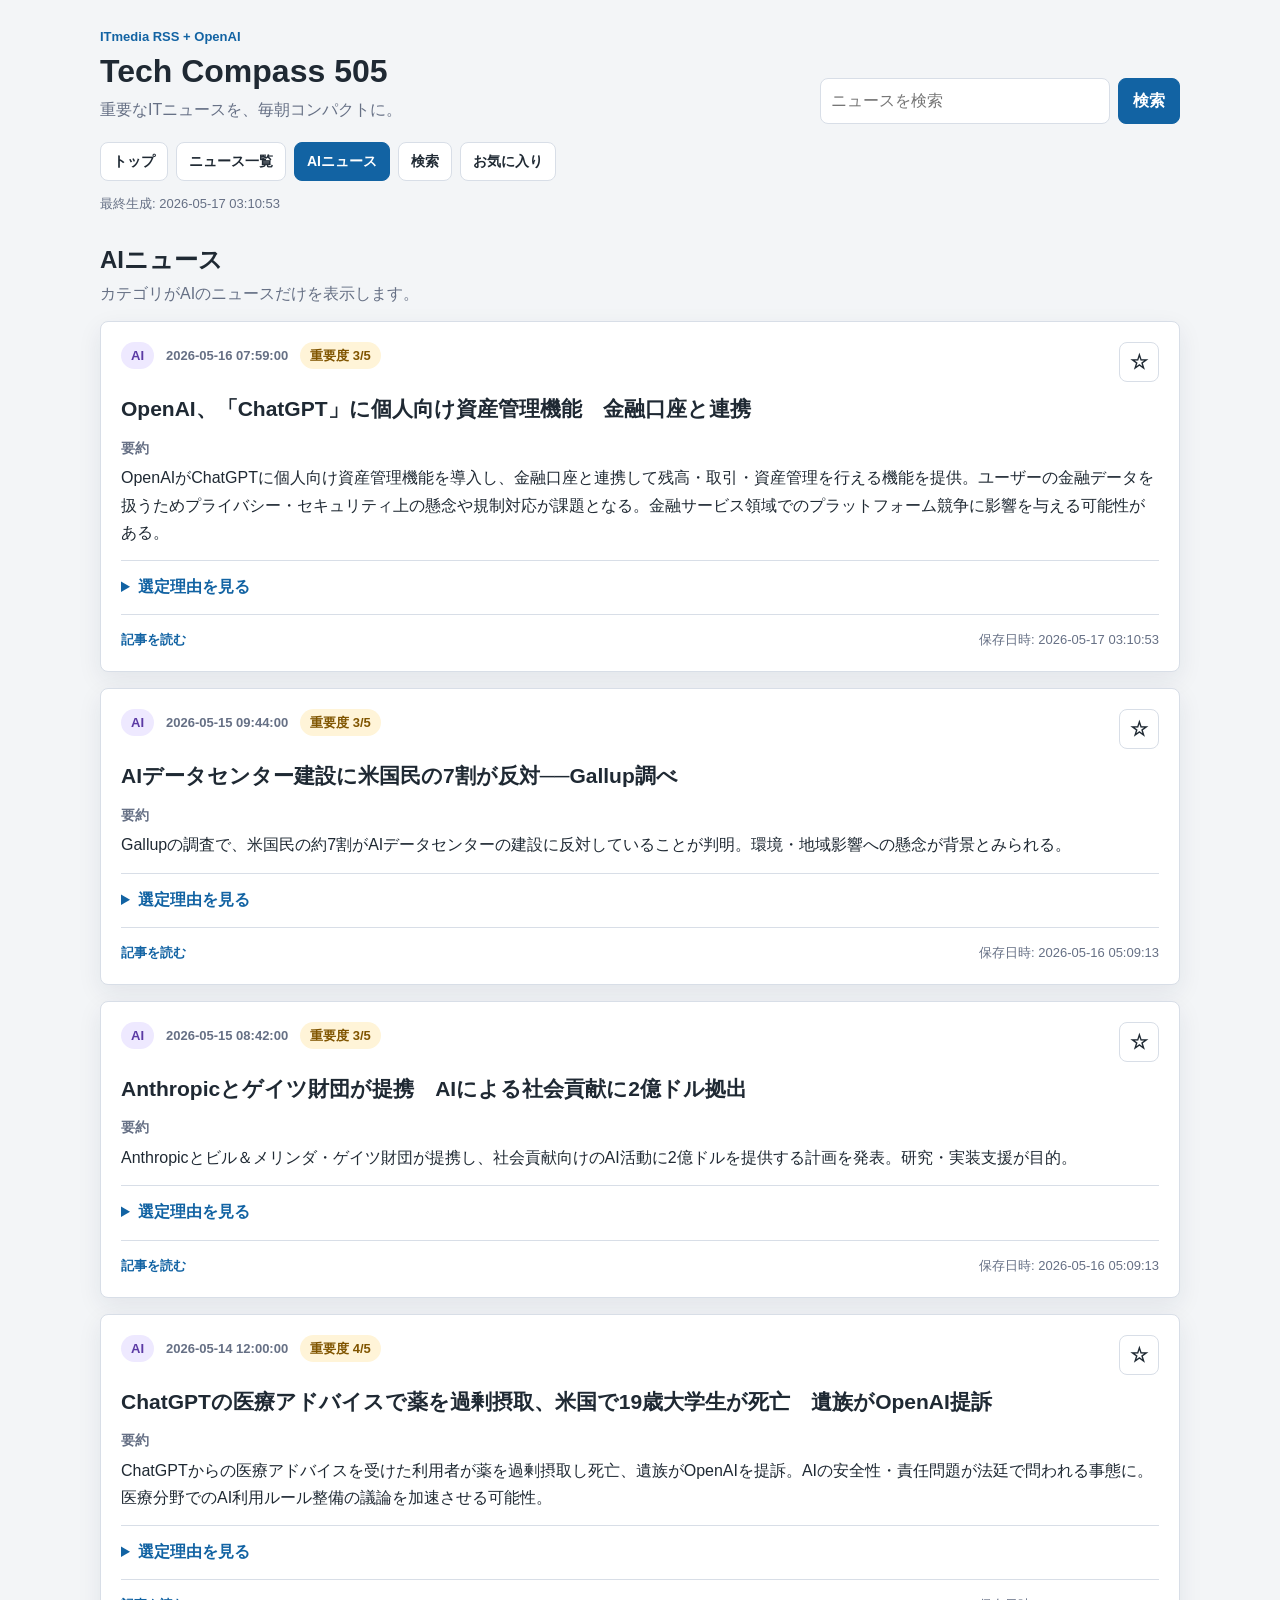
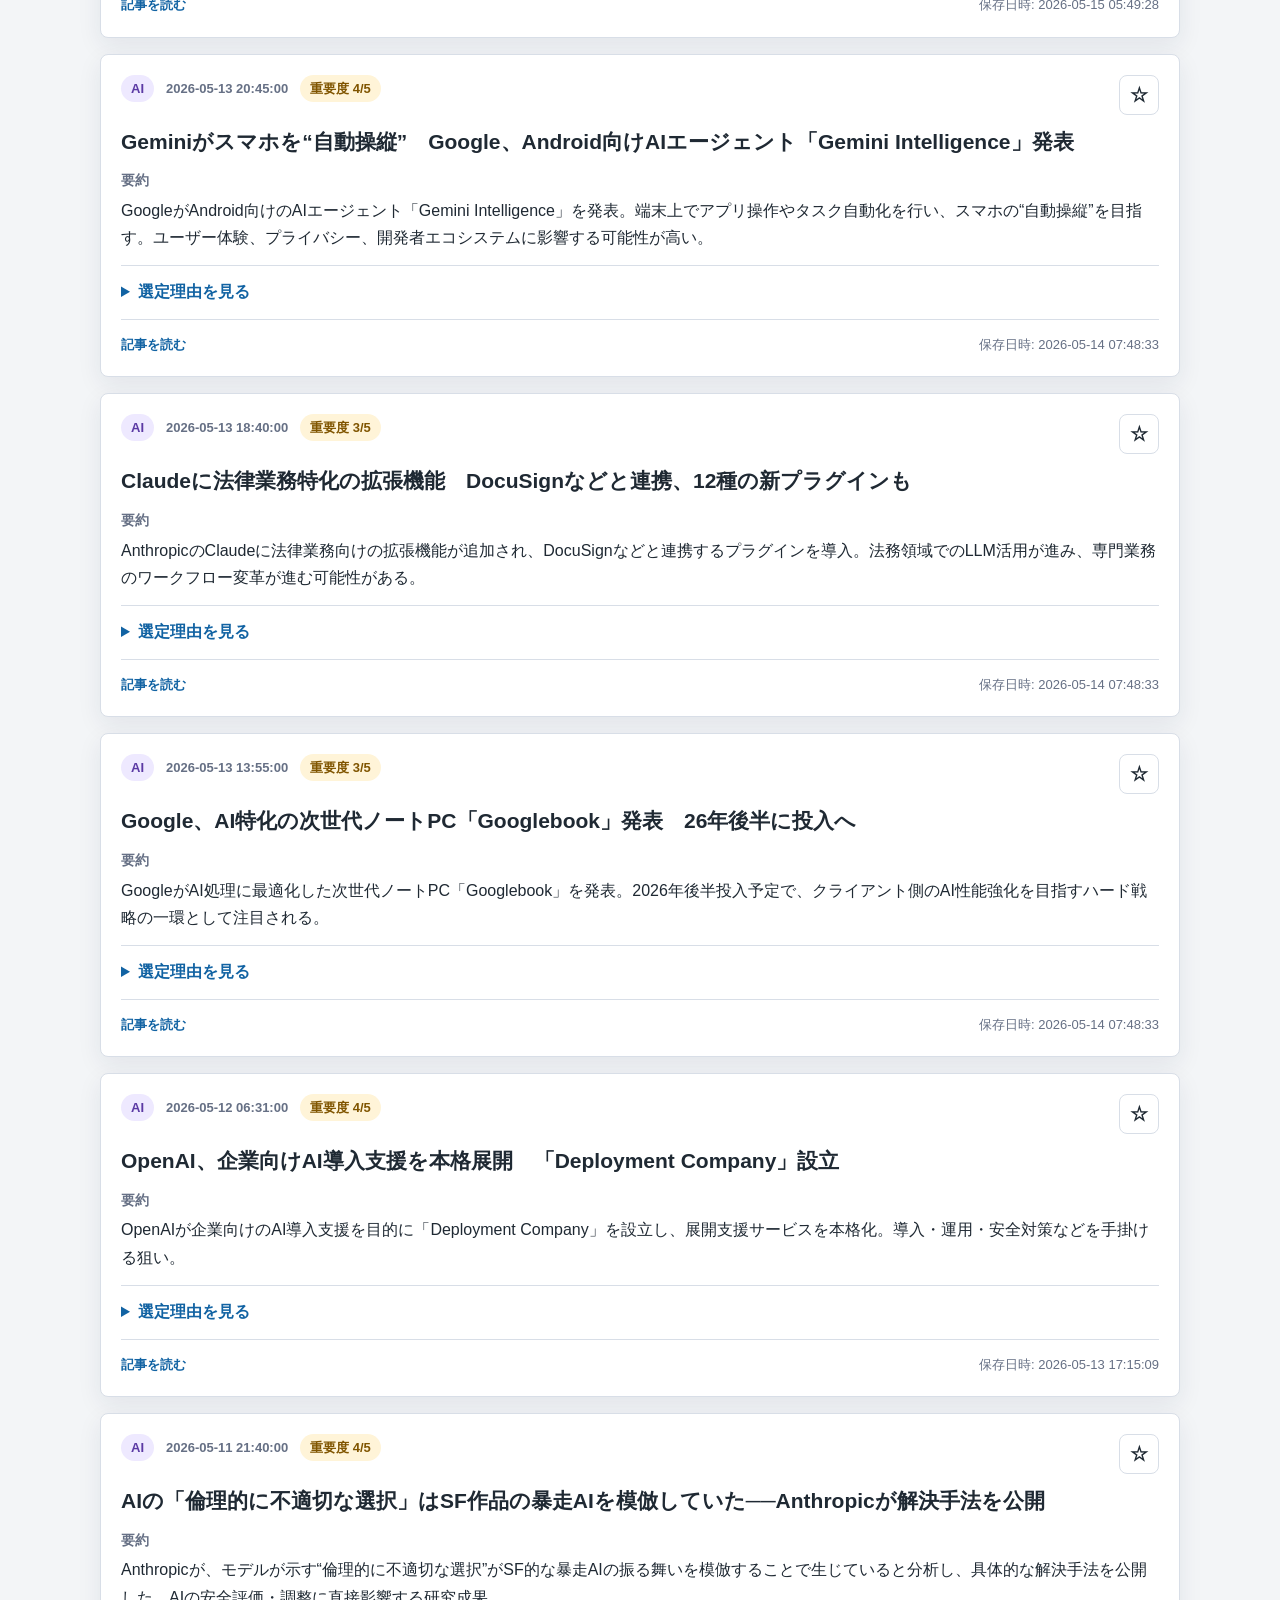
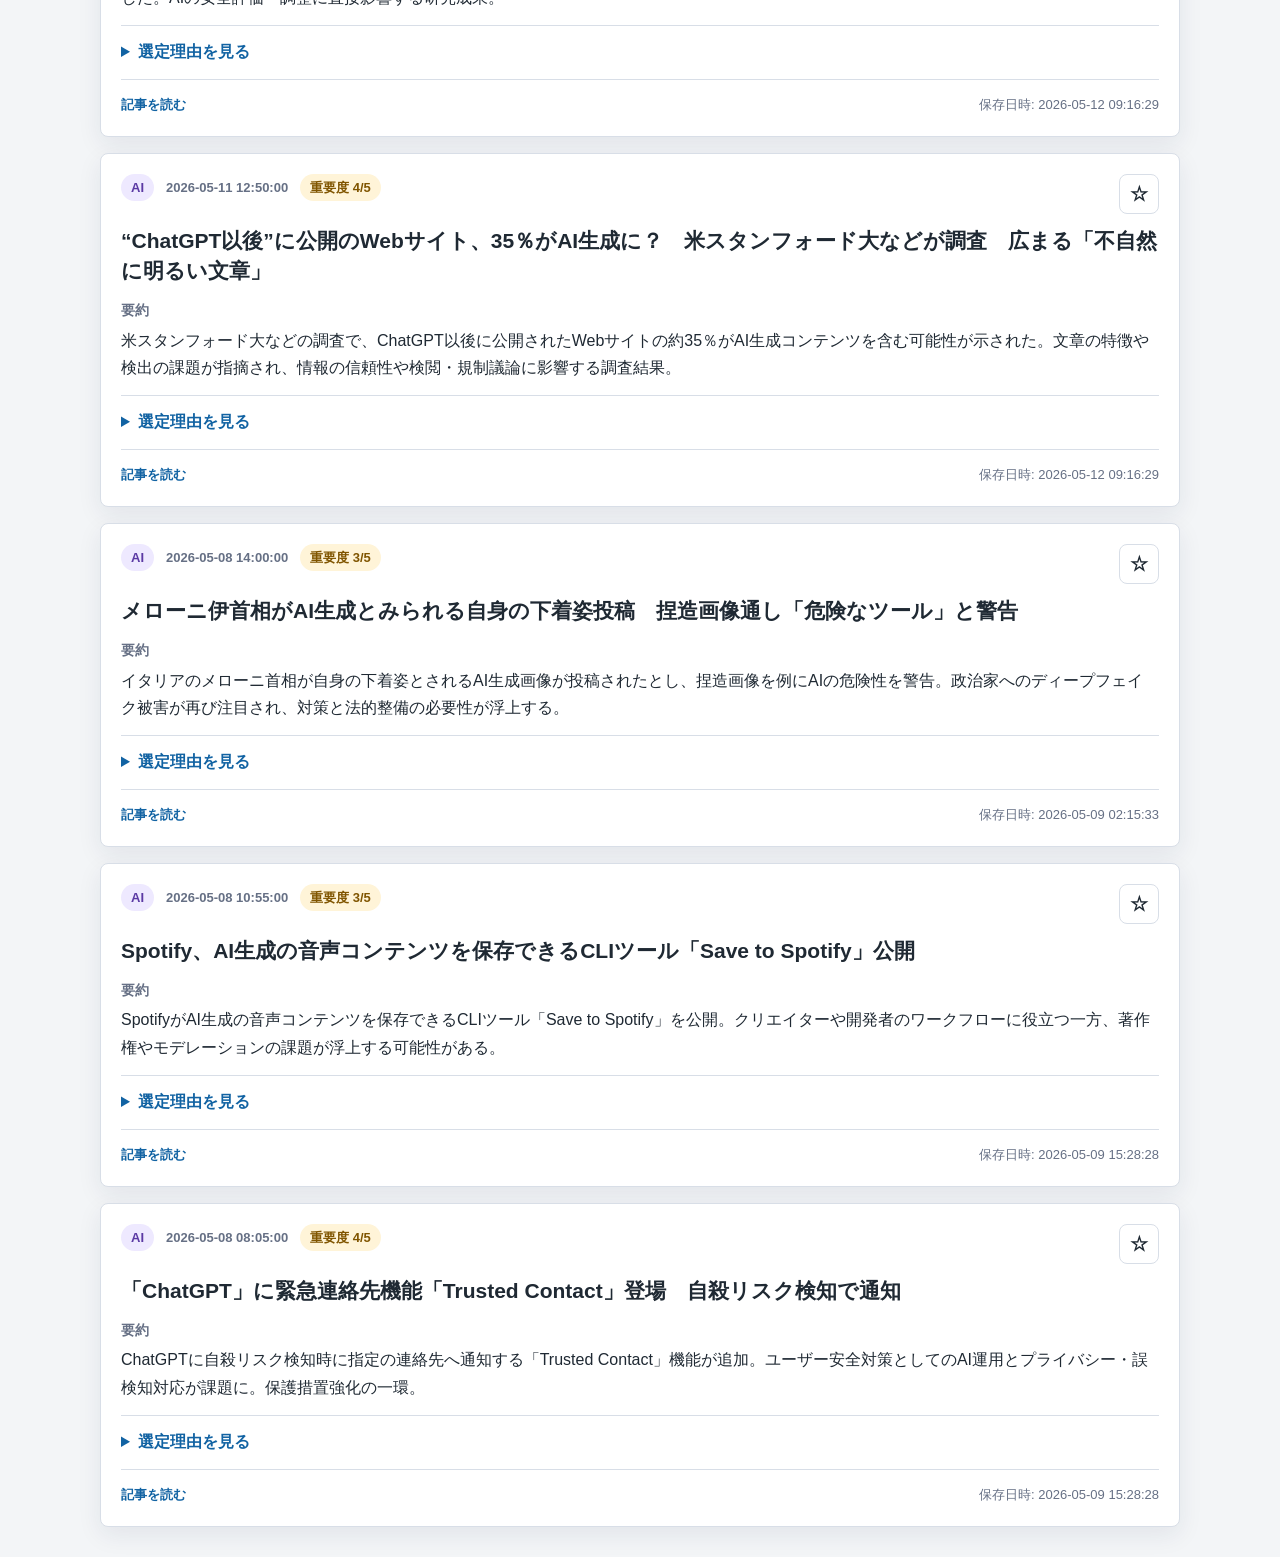
==== commit 0b95c62a: "Update news site" ====
--- a/docs/ai/index.html
+++ b/docs/ai/index.html
@@ -29,7 +29,7 @@
       <a href="../search/index.html">検索</a>
       <a href="../favorites/index.html">お気に入り</a>
     </nav>
-    <p class="generated-at">最終生成: 2026-05-16 05:09:13</p>
+    <p class="generated-at">最終生成: 2026-05-17 03:10:53</p>
   </header>
 
   <main>
@@ -45,6 +45,36 @@
       <div class="news-card__head">
         <div class="news-card__meta">
           <span class="category category--ai">AI</span>
+          <time class="published-at">2026-05-16 07:59:00</time>
+          <span class="importance">重要度 3/5</span>
+        </div>
+
+        <button class="favorite-button" type="button" data-favorite-button data-favorite-id="https://www.itmedia.co.jp/news/articles/2605/16/news027.html" data-favorite-title="OpenAI、「ChatGPT」に個人向け資産管理機能　金融口座と連携" aria-pressed="false" aria-label="お気に入りに追加: OpenAI、「ChatGPT」に個人向け資産管理機能　金融口座と連携" title="お気に入りに追加">
+          <span class="favorite-button__icon" aria-hidden="true">☆</span>
+          <span class="favorite-button__text visually-hidden">お気に入り</span>
+        </button>
+
+      </div>
+      <h2 class="news-title">OpenAI、「ChatGPT」に個人向け資産管理機能　金融口座と連携</h2>
+      <div class="summary">
+        <span class="label">要約</span>
+        <p>OpenAIがChatGPTに個人向け資産管理機能を導入し、金融口座と連携して残高・取引・資産管理を行える機能を提供。ユーザーの金融データを扱うためプライバシー・セキュリティ上の懸念や規制対応が課題となる。金融サービス領域でのプラットフォーム競争に影響を与える可能性がある。</p>
+      </div>
+      <details class="reason">
+        <summary>選定理由を見る</summary>
+        <p>主要AIプラットフォームが銀行口座連携の個人金融管理に参入することで、プライバシー・セキュリティ問題や金融業界の競争・規制に影響を与えるため重要。</p>
+      </details>
+      <div class="news-card__footer">
+        <a class="article-link" href="https://www.itmedia.co.jp/news/articles/2605/16/news027.html" target="_blank" rel="noopener noreferrer">記事を読む</a>
+        <span>保存日時: 2026-05-17 03:10:53</span>
+      </div>
+    </article>
+
+
+    <article class="news-card">
+      <div class="news-card__head">
+        <div class="news-card__meta">
+          <span class="category category--ai">AI</span>
           <time class="published-at">2026-05-15 09:44:00</time>
           <span class="importance">重要度 3/5</span>
         </div>
